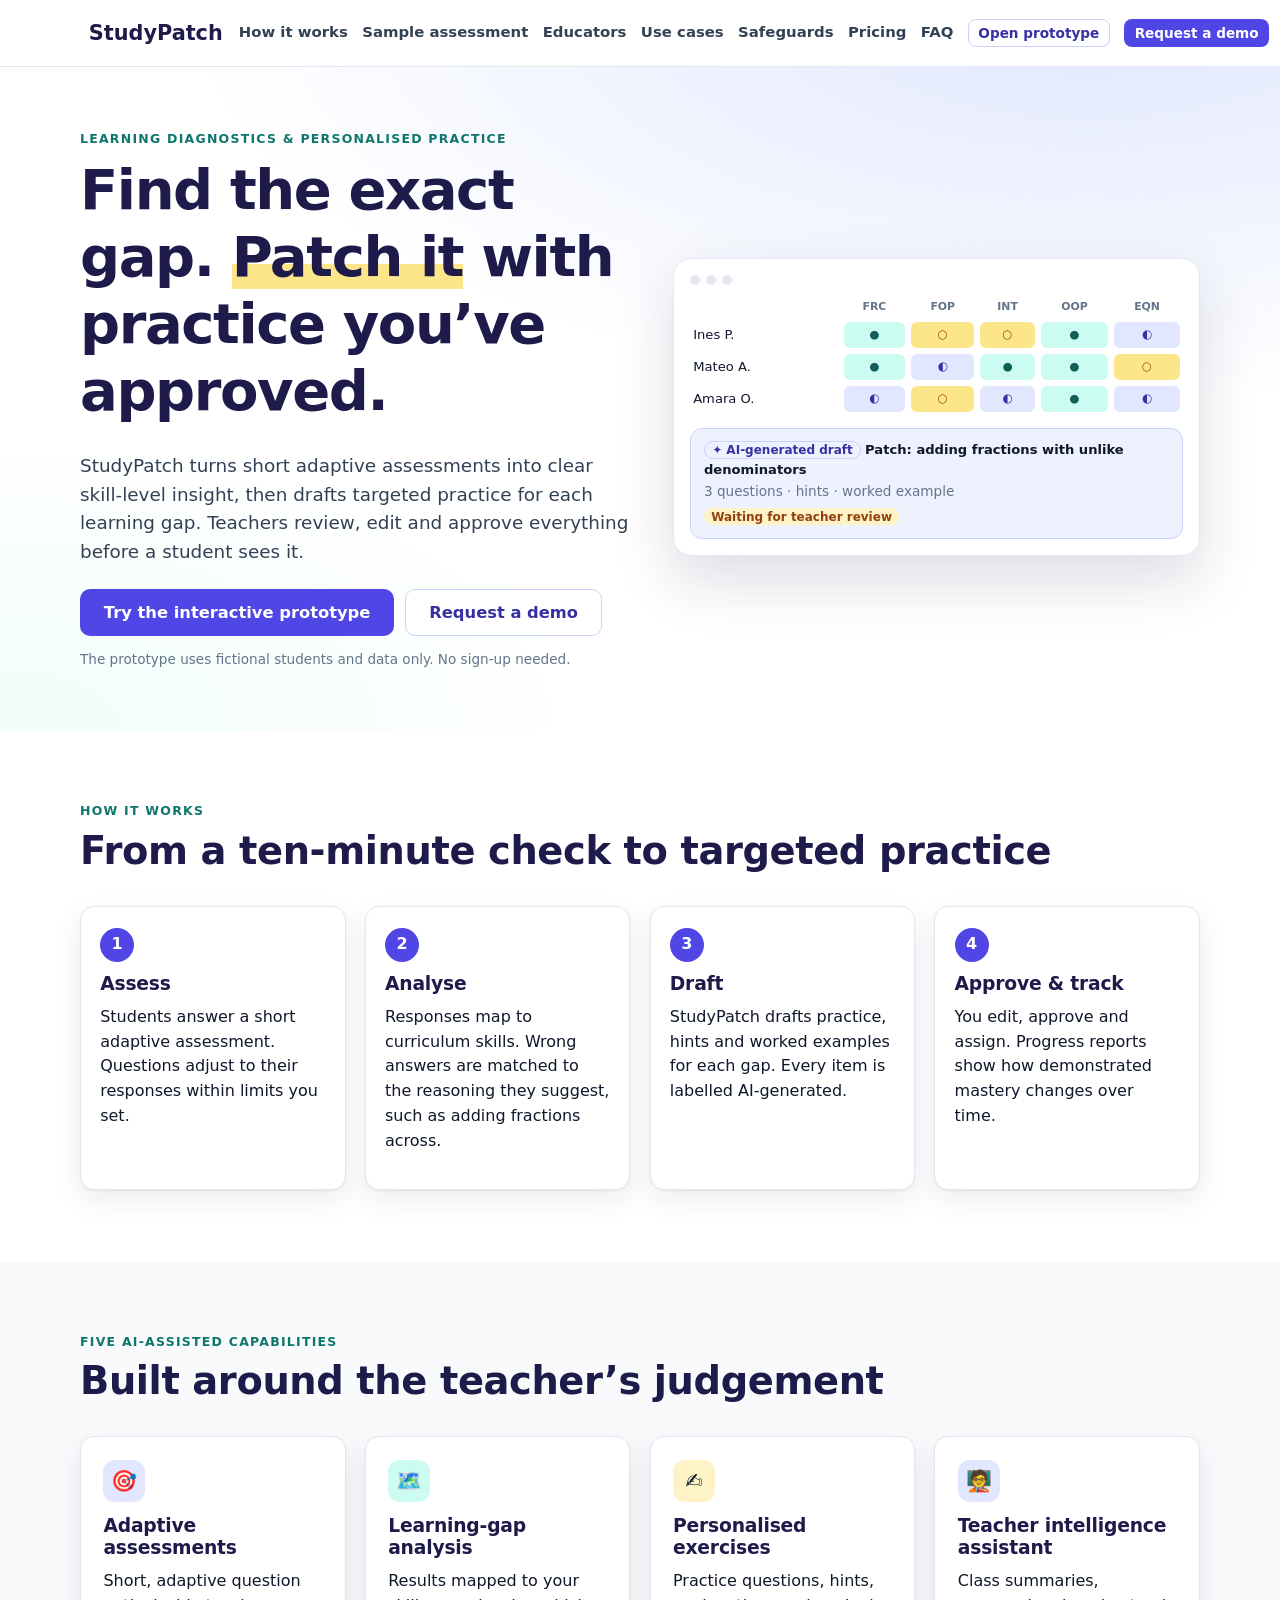
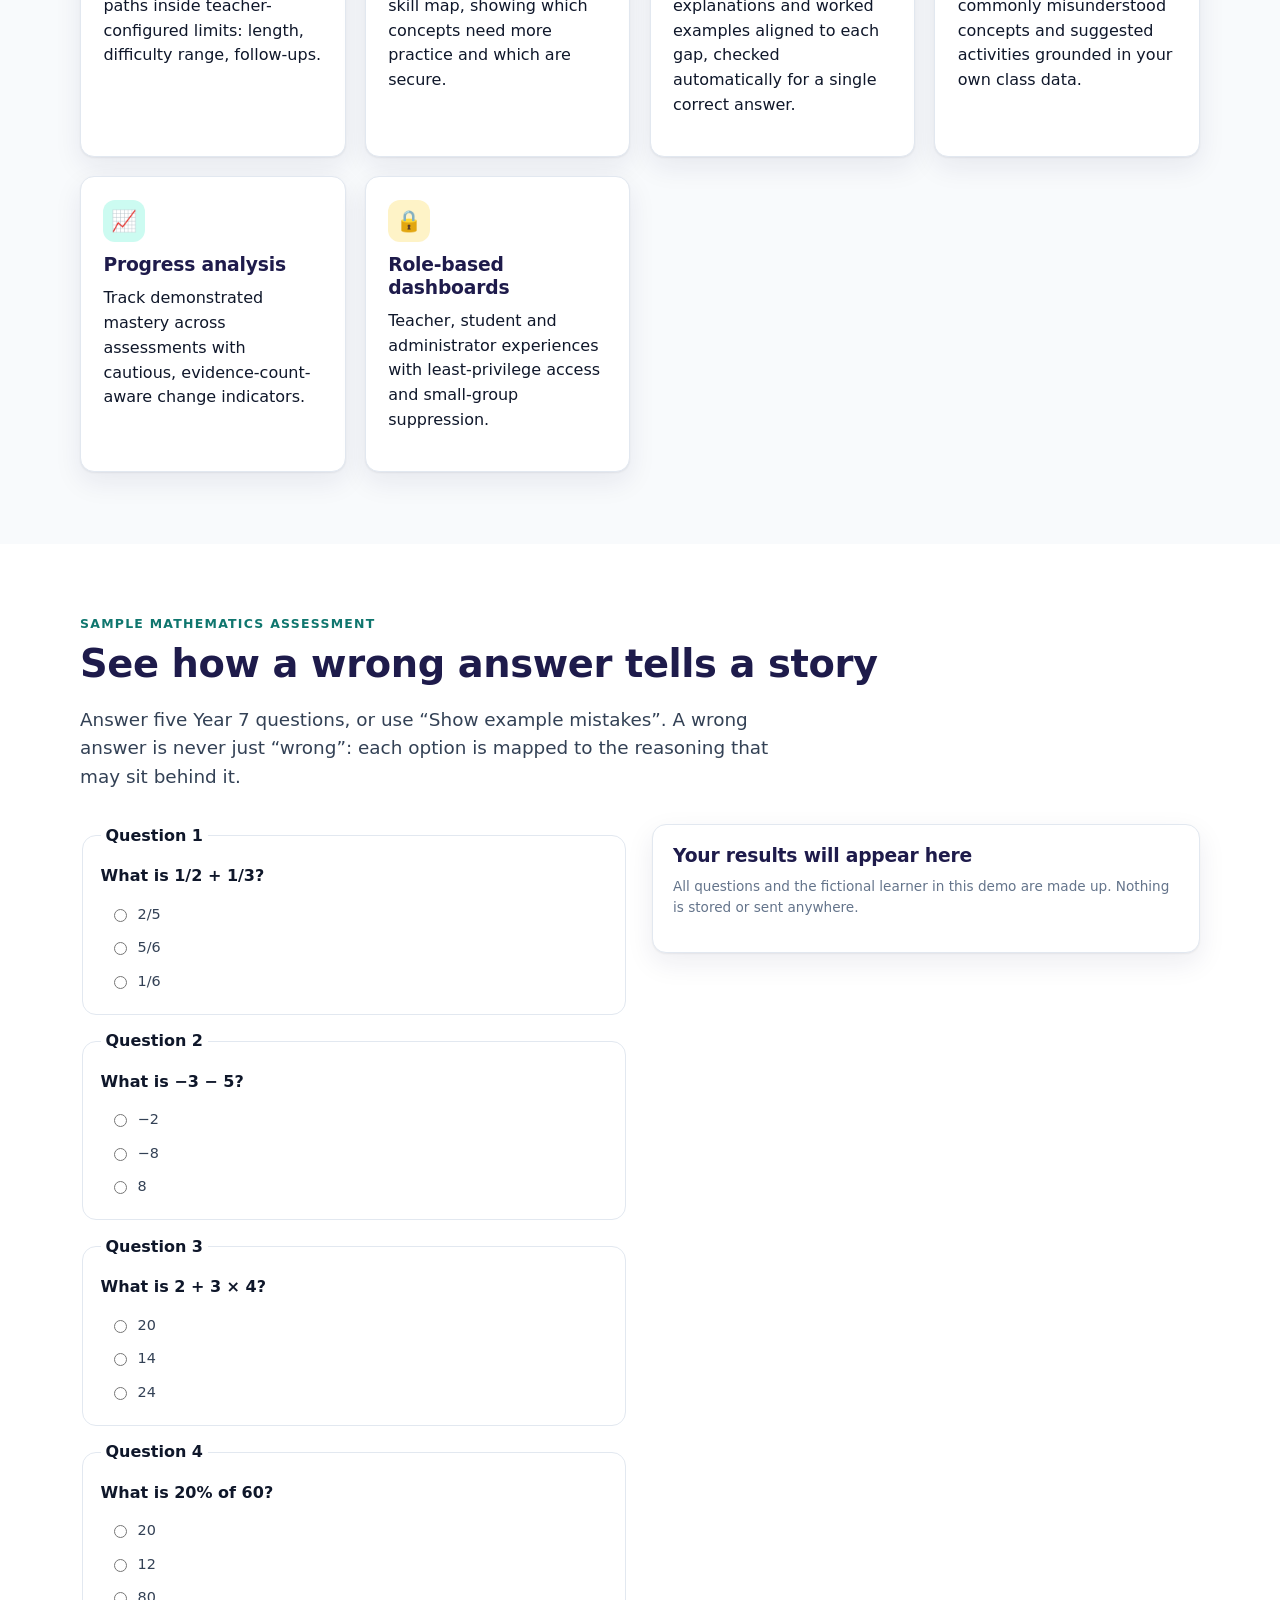
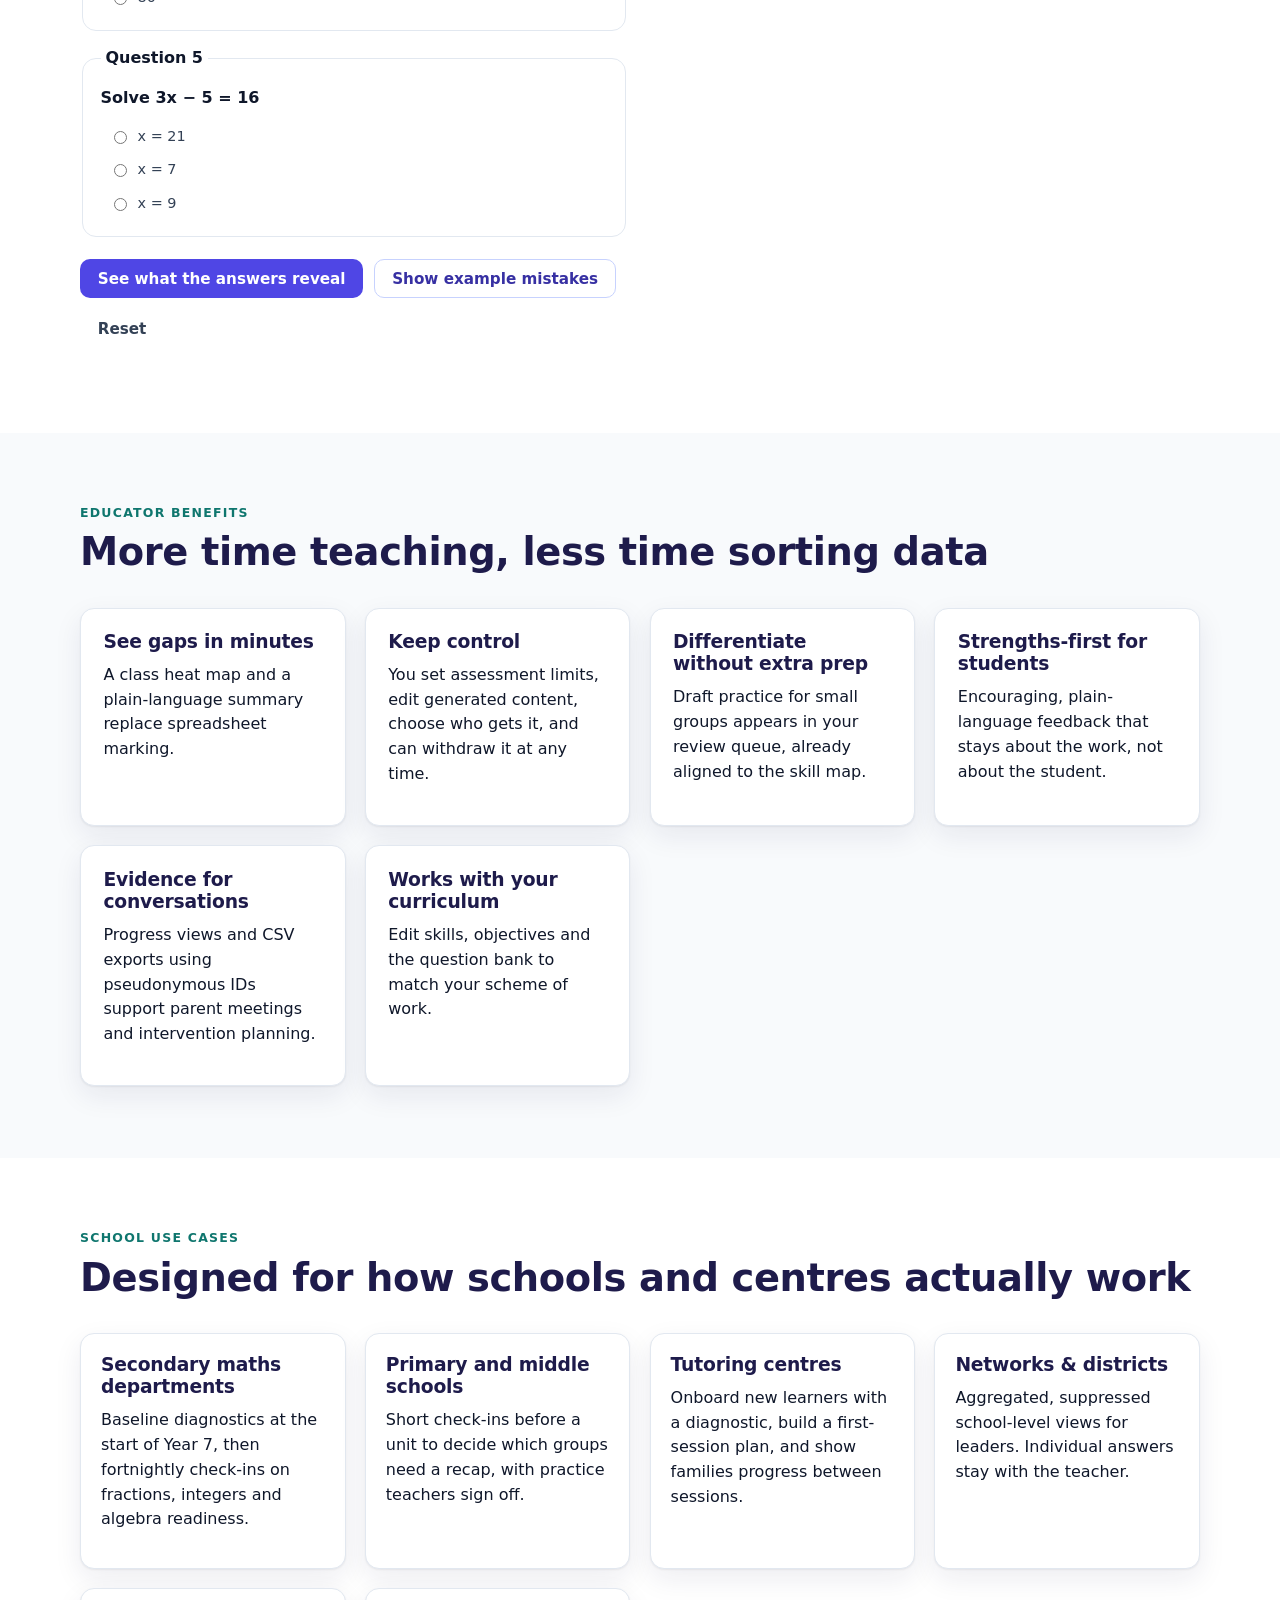
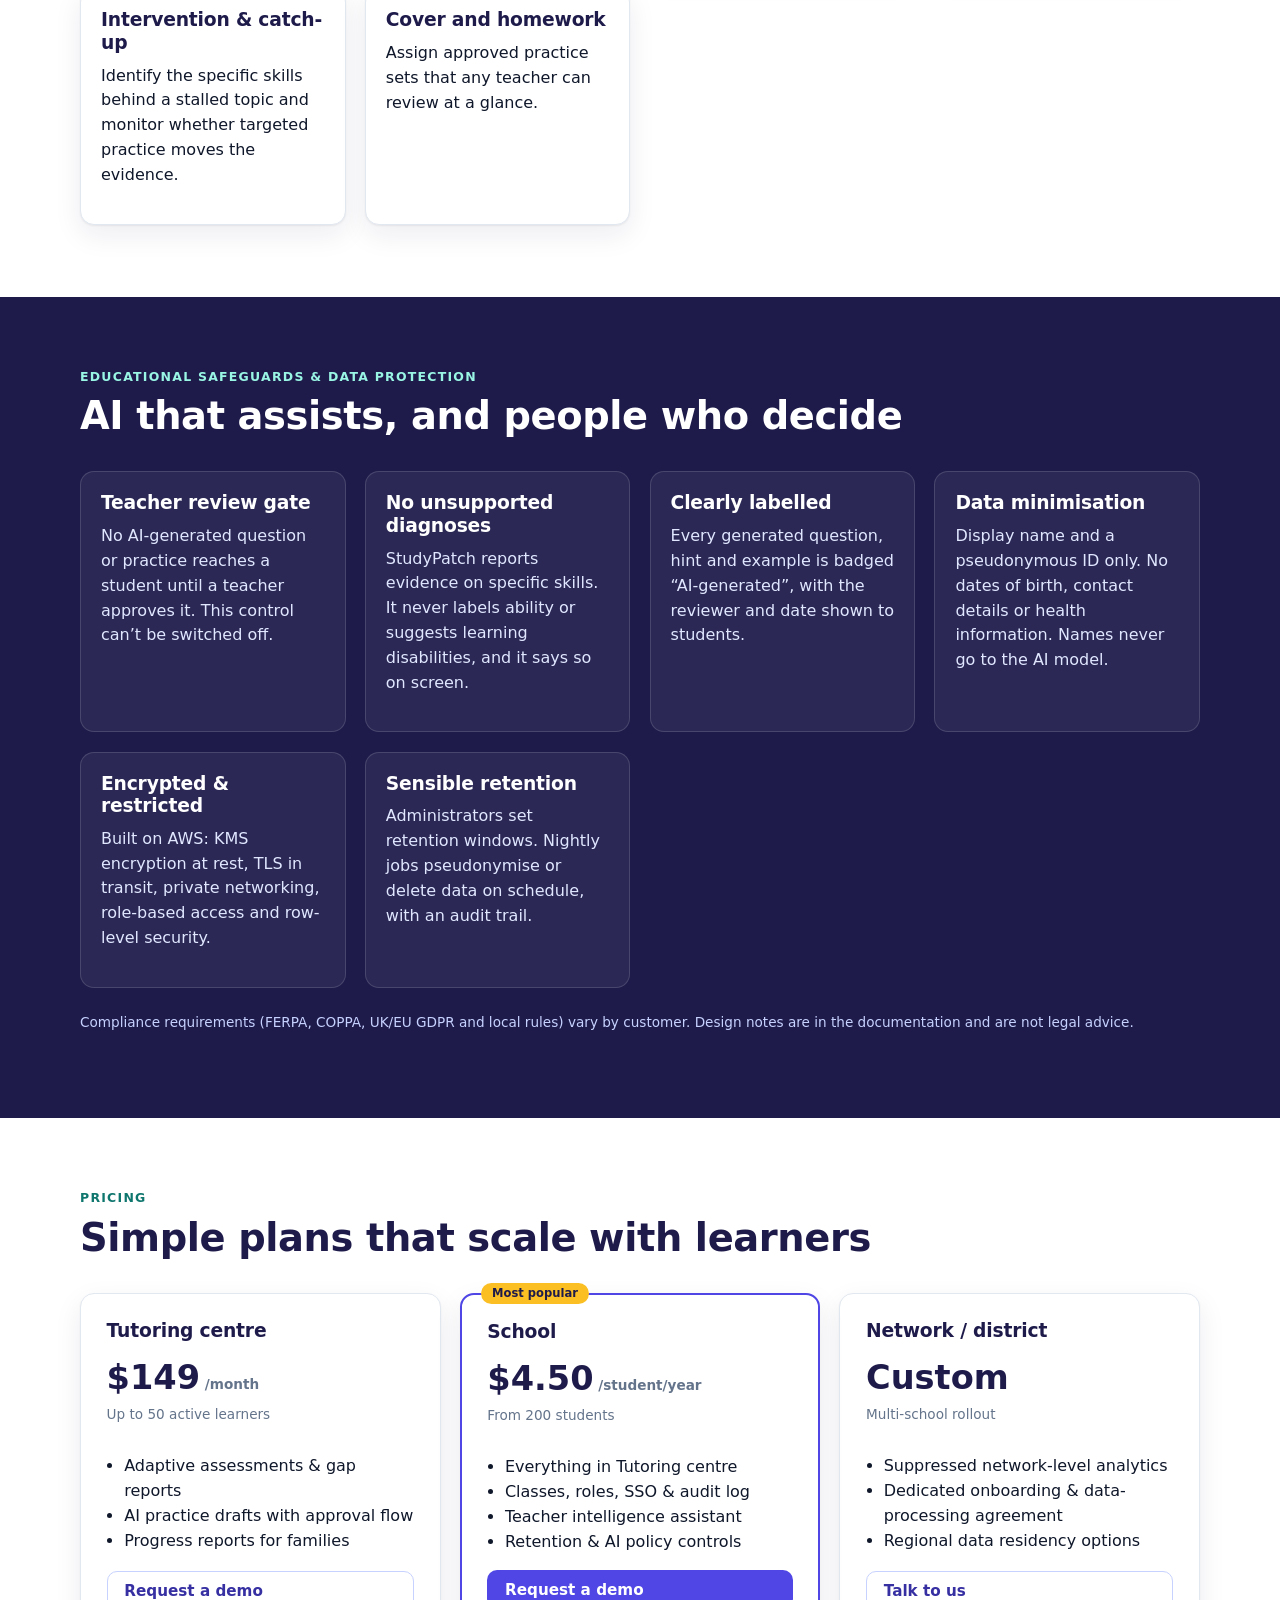
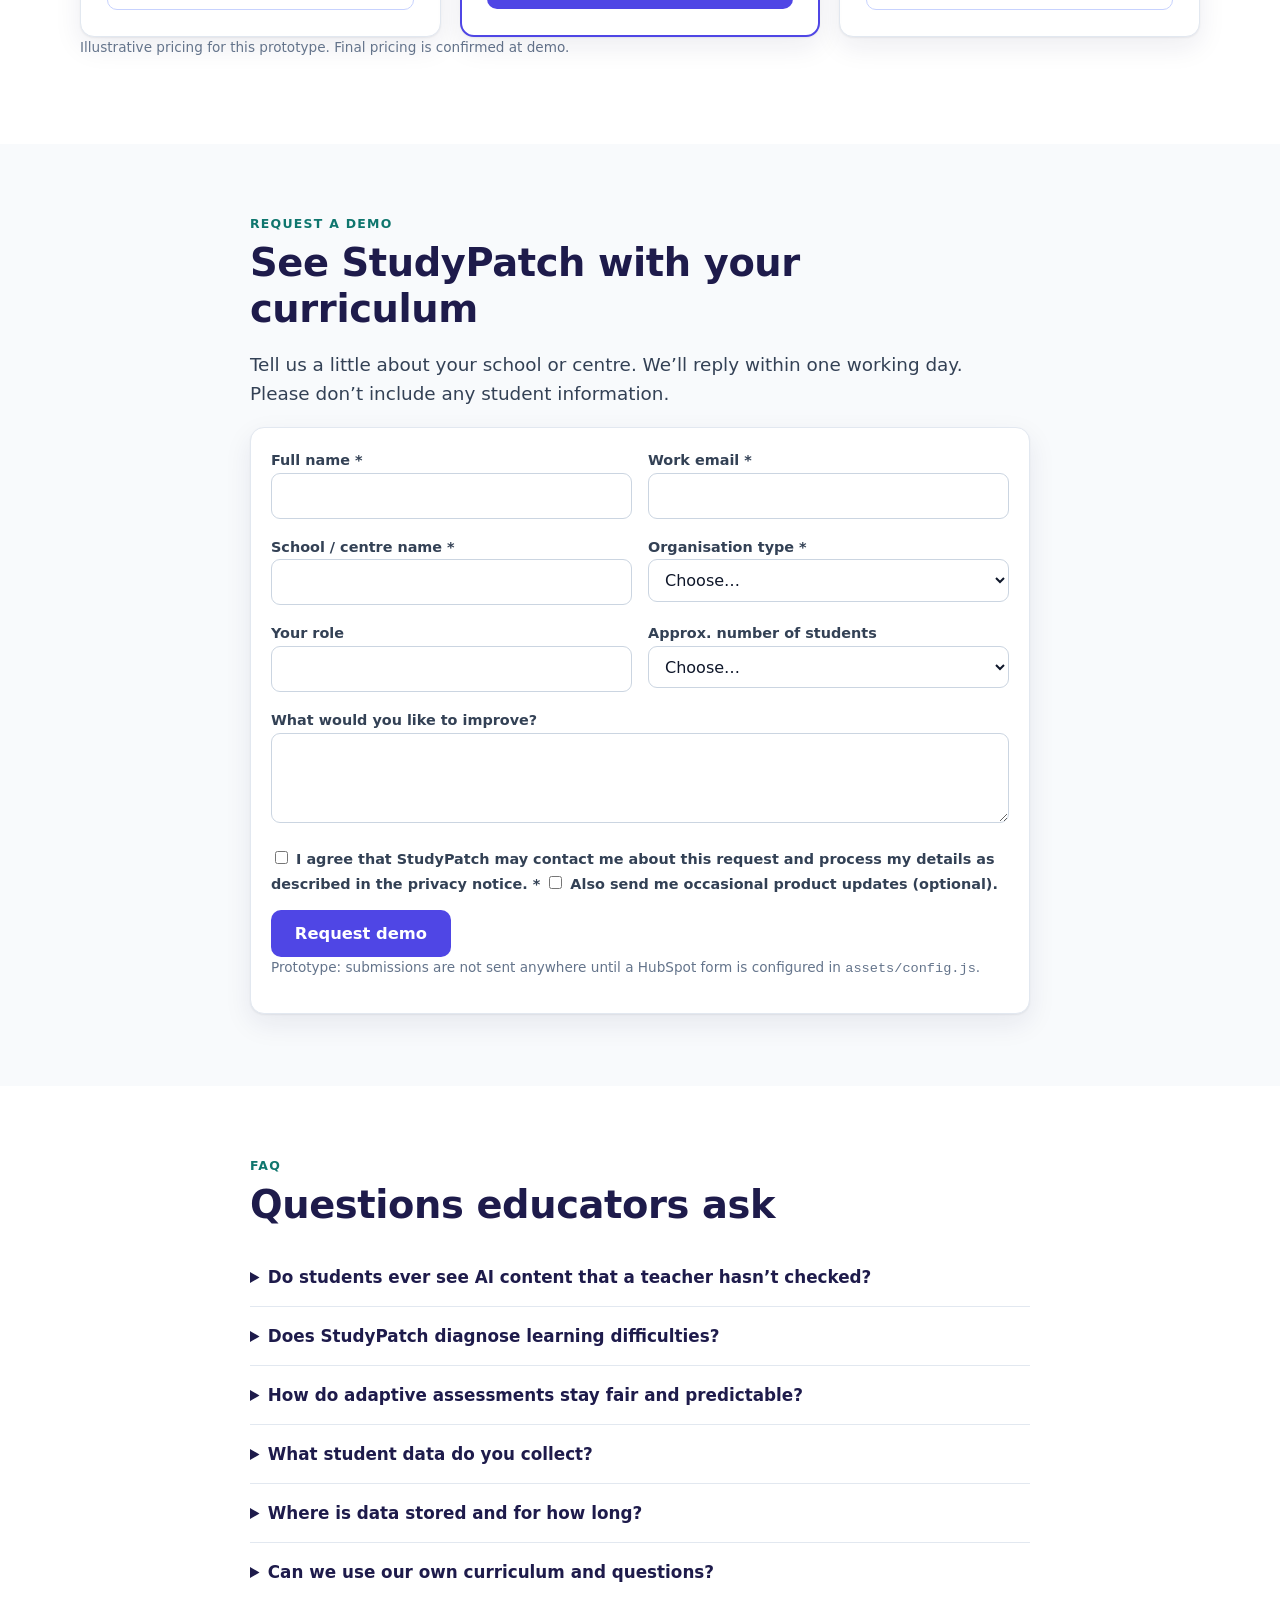
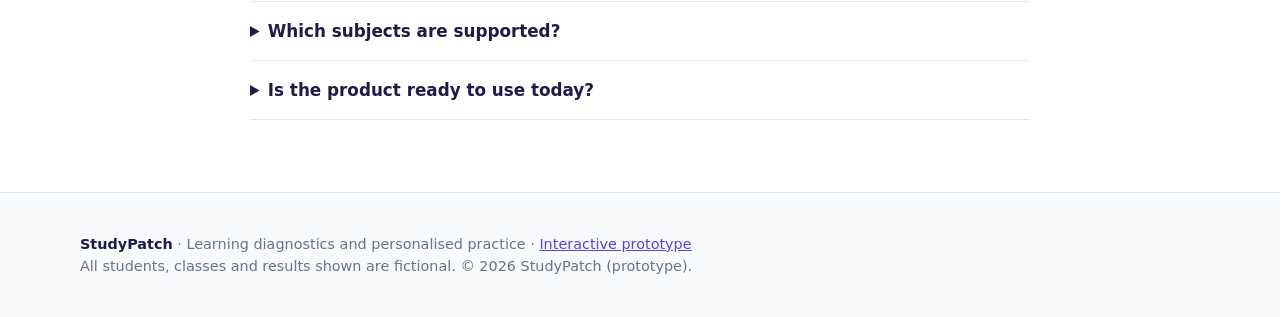
==== index.html @ af18fa33 "Initial commit: StudyPatch website, interactive prototype, AWS/HubSpot design docs Co-Authored-By: C" ====
<!doctype html>
<html lang="en">
<head>
<meta charset="utf-8">
<meta name="viewport" content="width=device-width,initial-scale=1">
<title>StudyPatch: find the learning gap, patch it with practice</title>
<meta name="description" content="StudyPatch helps schools and tutoring centres find specific learning gaps with short adaptive assessments, then generate targeted practice that teachers review and approve.">
<link rel="icon" href="data:image/svg+xml,%3Csvg xmlns='http://www.w3.org/2000/svg' viewBox='0 0 32 32'%3E%3Crect width='32' height='32' rx='9' fill='%234f46e5'/%3E%3Cpath d='M9 17.5l4.5 4.5L23 11' fill='none' stroke='%23fbbf24' stroke-width='3.2' stroke-linecap='round' stroke-linejoin='round'/%3E%3C/svg%3E">
<link rel="stylesheet" href="assets/base.css">
<link rel="stylesheet" href="assets/site.css">
</head>
<body>
<a class="skip" href="#main">Skip to content</a>
<header class="nav"><div class="wrap">
  <a class="brand" href="#top"><svg width="32" height="32" viewBox="0 0 32 32" aria-hidden="true"><rect width="32" height="32" rx="9" fill="#4f46e5"/><path d="M9 17.5l4.5 4.5L23 11" fill="none" stroke="#fbbf24" stroke-width="3.2" stroke-linecap="round" stroke-linejoin="round"/></svg>StudyPatch</a>
  <button class="btn btn-ghost menu-btn" id="menuBtn" aria-expanded="false" aria-controls="mainnav">Menu</button>
  <nav id="mainnav" aria-label="Main">
    <a href="#how">How it works</a><a href="#demo">Sample assessment</a><a href="#educators">Educators</a><a href="#usecases">Use cases</a><a href="#trust">Safeguards</a><a href="#pricing">Pricing</a><a href="#faq">FAQ</a>
    <a class="btn btn-secondary btn-sm" href="app/index.html">Open prototype</a><a class="btn btn-primary btn-sm" href="#request">Request a demo</a>
  </nav>
</div></header>

<main id="main">
<section class="hero" id="top"><div class="wrap">
  <div>
    <div class="eyebrow">Learning diagnostics &amp; personalised practice</div>
    <h1>Find the exact gap. <mark>Patch it</mark> with practice you’ve approved.</h1>
    <p class="lead">StudyPatch turns short adaptive assessments into clear skill-level insight, then drafts targeted practice for each learning gap. Teachers review, edit and approve everything before a student sees it.</p>
    <div class="cta"><a class="btn btn-primary btn-lg" href="app/index.html">Try the interactive prototype</a><a class="btn btn-secondary btn-lg" href="#request">Request a demo</a></div>
    <p class="note">The prototype uses fictional students and data only. No sign-up needed.</p>
  </div>
  <div class="mock" aria-label="Illustration of the class heat map and an AI-generated practice draft">
    <div class="bar"><i></i><i></i><i></i></div>
    <table><thead><tr><th></th><th>FRC</th><th>FOP</th><th>INT</th><th>OOP</th><th>EQN</th></tr></thead><tbody>
      <tr><td>Ines P.</td><td><span class="s1">●</span></td><td><span class="s3">○</span></td><td><span class="s3">○</span></td><td><span class="s1">●</span></td><td><span class="s2">◐</span></td></tr>
      <tr><td>Mateo A.</td><td><span class="s1">●</span></td><td><span class="s2">◐</span></td><td><span class="s1">●</span></td><td><span class="s1">●</span></td><td><span class="s3">○</span></td></tr>
      <tr><td>Amara O.</td><td><span class="s2">◐</span></td><td><span class="s3">○</span></td><td><span class="s2">◐</span></td><td><span class="s1">●</span></td><td><span class="s2">◐</span></td></tr>
    </tbody></table>
    <div class="gen"><span class="badge badge-ai">✦ AI-generated draft</span> <strong>Patch: adding fractions with unlike denominators</strong><br><span class="hint">3 questions · hints · worked example</span><br><span class="badge badge-warn" style="margin-top:.4rem">Waiting for teacher review</span></div>
  </div>
</div></section>

<section id="how"><div class="wrap">
  <div class="eyebrow">How it works</div><h2 class="big">From a ten-minute check to targeted practice</h2>
  <div class="steps">
    <div class="card step"><h3>Assess</h3><p>Students answer a short adaptive assessment. Questions adjust to their responses within limits you set.</p></div>
    <div class="card step"><h3>Analyse</h3><p>Responses map to curriculum skills. Wrong answers are matched to the reasoning they suggest, such as adding fractions across.</p></div>
    <div class="card step"><h3>Draft</h3><p>StudyPatch drafts practice, hints and worked examples for each gap. Every item is labelled AI-generated.</p></div>
    <div class="card step"><h3>Approve &amp; track</h3><p>You edit, approve and assign. Progress reports show how demonstrated mastery changes over time.</p></div>
  </div>
</div></section>

<section class="alt" id="features"><div class="wrap">
  <div class="eyebrow">Five AI-assisted capabilities</div><h2 class="big">Built around the teacher’s judgement</h2>
  <div class="grid3">
    <div class="card feat"><div class="ic i">🎯</div><h3>Adaptive assessments</h3><p>Short, adaptive question paths inside teacher-configured limits: length, difficulty range, follow-ups.</p></div>
    <div class="card feat"><div class="ic t">🗺️</div><h3>Learning-gap analysis</h3><p>Results mapped to your skill map, showing which concepts need more practice and which are secure.</p></div>
    <div class="card feat"><div class="ic y">✍️</div><h3>Personalised exercises</h3><p>Practice questions, hints, explanations and worked examples aligned to each gap, checked automatically for a single correct answer.</p></div>
    <div class="card feat"><div class="ic i">🧑‍🏫</div><h3>Teacher intelligence assistant</h3><p>Class summaries, commonly misunderstood concepts and suggested activities grounded in your own class data.</p></div>
    <div class="card feat"><div class="ic t">📈</div><h3>Progress analysis</h3><p>Track demonstrated mastery across assessments with cautious, evidence-count-aware change indicators.</p></div>
    <div class="card feat"><div class="ic y">🔒</div><h3>Role-based dashboards</h3><p>Teacher, student and administrator experiences with least-privilege access and small-group suppression.</p></div>
  </div>
</div></section>

<section id="demo"><div class="wrap">
  <div class="eyebrow">Sample mathematics assessment</div><h2 class="big">See how a wrong answer tells a story</h2>
  <p class="lead">Answer five Year 7 questions, or use “Show example mistakes”. A wrong answer is never just “wrong”: each option is mapped to the reasoning that may sit behind it.</p>
  <div class="demo">
    <form id="sample" novalidate><div id="sampleQs"></div>
      <div class="cta"><button class="btn btn-primary" type="submit">See what the answers reveal</button><button class="btn btn-secondary" type="button" id="fillMistakes">Show example mistakes</button><button class="btn btn-ghost" type="button" id="resetSample">Reset</button></div></form>
    <aside class="panel" aria-live="polite"><div id="sampleOut" class="card"><h3>Your results will appear here</h3><p class="hint">All questions and the fictional learner in this demo are made up. Nothing is stored or sent anywhere.</p></div></aside>
  </div>
</div></section>

<section class="alt" id="educators"><div class="wrap">
  <div class="eyebrow">Educator benefits</div><h2 class="big">More time teaching, less time sorting data</h2>
  <div class="grid3">
    <div class="card feat"><h3>See gaps in minutes</h3><p>A class heat map and a plain-language summary replace spreadsheet marking.</p></div>
    <div class="card feat"><h3>Keep control</h3><p>You set assessment limits, edit generated content, choose who gets it, and can withdraw it at any time.</p></div>
    <div class="card feat"><h3>Differentiate without extra prep</h3><p>Draft practice for small groups appears in your review queue, already aligned to the skill map.</p></div>
    <div class="card feat"><h3>Strengths-first for students</h3><p>Encouraging, plain-language feedback that stays about the work, not about the student.</p></div>
    <div class="card feat"><h3>Evidence for conversations</h3><p>Progress views and CSV exports using pseudonymous IDs support parent meetings and intervention planning.</p></div>
    <div class="card feat"><h3>Works with your curriculum</h3><p>Edit skills, objectives and the question bank to match your scheme of work.</p></div>
  </div>
</div></section>

<section id="usecases"><div class="wrap">
  <div class="eyebrow">School use cases</div><h2 class="big">Designed for how schools and centres actually work</h2>
  <div class="uses">
    <div class="card"><h3>Secondary maths departments</h3><p>Baseline diagnostics at the start of Year 7, then fortnightly check-ins on fractions, integers and algebra readiness.</p></div>
    <div class="card"><h3>Primary and middle schools</h3><p>Short check-ins before a unit to decide which groups need a recap, with practice teachers sign off.</p></div>
    <div class="card"><h3>Tutoring centres</h3><p>Onboard new learners with a diagnostic, build a first-session plan, and show families progress between sessions.</p></div>
    <div class="card"><h3>Networks &amp; districts</h3><p>Aggregated, suppressed school-level views for leaders. Individual answers stay with the teacher.</p></div>
    <div class="card"><h3>Intervention &amp; catch-up</h3><p>Identify the specific skills behind a stalled topic and monitor whether targeted practice moves the evidence.</p></div>
    <div class="card"><h3>Cover and homework</h3><p>Assign approved practice sets that any teacher can review at a glance.</p></div>
  </div>
</div></section>

<section class="trust" id="trust"><div class="wrap">
  <div class="eyebrow">Educational safeguards &amp; data protection</div><h2 class="big">AI that assists, and people who decide</h2>
  <div class="grid3">
    <div class="card"><h3>Teacher review gate</h3><p>No AI-generated question or practice reaches a student until a teacher approves it. This control can’t be switched off.</p></div>
    <div class="card"><h3>No unsupported diagnoses</h3><p>StudyPatch reports evidence on specific skills. It never labels ability or suggests learning disabilities, and it says so on screen.</p></div>
    <div class="card"><h3>Clearly labelled</h3><p>Every generated question, hint and example is badged “AI-generated”, with the reviewer and date shown to students.</p></div>
    <div class="card"><h3>Data minimisation</h3><p>Display name and a pseudonymous ID only. No dates of birth, contact details or health information. Names never go to the AI model.</p></div>
    <div class="card"><h3>Encrypted &amp; restricted</h3><p>Built on AWS: KMS encryption at rest, TLS in transit, private networking, role-based access and row-level security.</p></div>
    <div class="card"><h3>Sensible retention</h3><p>Administrators set retention windows. Nightly jobs pseudonymise or delete data on schedule, with an audit trail.</p></div>
  </div>
  <p class="note" style="color:#c7d2fe;margin-top:1.5rem">Compliance requirements (FERPA, COPPA, UK/EU GDPR and local rules) vary by customer. Design notes are in the documentation and are not legal advice.</p>
</div></section>

<section id="pricing"><div class="wrap">
  <div class="eyebrow">Pricing</div><h2 class="big">Simple plans that scale with learners</h2>
  <div class="pricing">
    <div class="card price"><h3>Tutoring centre</h3><div class="amt">$149<span class="hint"> /month</span></div><p class="hint">Up to 50 active learners</p><ul><li>Adaptive assessments &amp; gap reports</li><li>AI practice drafts with approval flow</li><li>Progress reports for families</li></ul><a class="btn btn-secondary" href="#request">Request a demo</a></div>
    <div class="card price pop"><span class="pop-tag">Most popular</span><h3>School</h3><div class="amt">$4.50<span class="hint"> /student/year</span></div><p class="hint">From 200 students</p><ul><li>Everything in Tutoring centre</li><li>Classes, roles, SSO &amp; audit log</li><li>Teacher intelligence assistant</li><li>Retention &amp; AI policy controls</li></ul><a class="btn btn-primary" href="#request">Request a demo</a></div>
    <div class="card price"><h3>Network / district</h3><div class="amt">Custom</div><p class="hint">Multi-school rollout</p><ul><li>Suppressed network-level analytics</li><li>Dedicated onboarding &amp; data-processing agreement</li><li>Regional data residency options</li></ul><a class="btn btn-secondary" href="#request">Talk to us</a></div>
  </div>
  <p class="note">Illustrative pricing for this prototype. Final pricing is confirmed at demo.</p>
</div></section>

<section class="alt" id="request"><div class="wrap" style="max-width:820px">
  <div class="eyebrow">Request a demo</div><h2 class="big">See StudyPatch with your curriculum</h2>
  <p class="lead">Tell us a little about your school or centre. We’ll reply within one working day. Please don’t include any student information.</p>
  <form class="card" id="demoForm" novalidate>
    <div class="form-grid">
      <div><label for="f_name">Full name *</label><input id="f_name" name="name" type="text" autocomplete="name" required></div>
      <div><label for="f_email">Work email *</label><input id="f_email" name="email" type="email" autocomplete="email" required></div>
      <div><label for="f_org">School / centre name *</label><input id="f_org" name="org" type="text" autocomplete="organization" required></div>
      <div><label for="f_type">Organisation type *</label><select id="f_type" name="type" required><option value="">Choose…</option><option>Primary / elementary school</option><option>Secondary / high school</option><option>Tutoring centre</option><option>Network / district</option><option>Other</option></select></div>
      <div><label for="f_role">Your role</label><input id="f_role" name="role" type="text" autocomplete="organization-title"></div>
      <div><label for="f_size">Approx. number of students</label><select id="f_size" name="size"><option value="">Choose…</option><option>Under 50</option><option>50–200</option><option>200–1,000</option><option>1,000+</option></select></div>
      <div class="full"><label for="f_msg">What would you like to improve?</label><textarea id="f_msg" name="message" maxlength="600"></textarea></div>
      <div class="full hp" aria-hidden="true"><label>Leave blank <input name="website" tabindex="-1" autocomplete="off"></label></div>
      <div class="full"><label class="check"><input type="checkbox" name="consent" required style="margin-top:.3em"> <span>I agree that StudyPatch may contact me about this request and process my details as described in the privacy notice. *</span></label>
      <label class="check"><input type="checkbox" name="marketing" style="margin-top:.3em"> <span>Also send me occasional product updates (optional).</span></label></div>
    </div>
    <p class="err" id="formErr" role="alert"></p>
    <button class="btn btn-primary btn-lg" type="submit">Request demo</button>
    <p class="note">Prototype: submissions are not sent anywhere until a HubSpot form is configured in <code>assets/config.js</code>.</p>
  </form>
  <div class="ok-msg" id="formOk" hidden role="status"><strong>Thank you!</strong> Your request has been recorded. Next step: a member of our team will contact you to arrange a walkthrough.</div>
</div></section>

<section id="faq"><div class="wrap" style="max-width:820px">
  <div class="eyebrow">FAQ</div><h2 class="big">Questions educators ask</h2>
  <details class="faq"><summary>Do students ever see AI content that a teacher hasn’t checked?</summary><p>No. Generated questions and practice start as drafts. Only content a teacher approves can be assigned, and it carries an AI-generated label.</p></details>
  <details class="faq"><summary>Does StudyPatch diagnose learning difficulties?</summary><p>No. It reports evidence about specific skills from specific questions. It doesn’t make claims about ability, intelligence or learning disabilities. Concerns should go through your school’s usual specialist processes.</p></details>
  <details class="faq"><summary>How do adaptive assessments stay fair and predictable?</summary><p>Teachers set the minimum and maximum number of questions, the difficulty range, the starting level and whether follow-up questions are allowed. Only approved questions are used, and you can preview example paths before assigning.</p></details>
  <details class="faq"><summary>What student data do you collect?</summary><p>A display name, a pseudonymous ID, class membership, and responses to assessments and practice. We don’t collect dates of birth, contact details or health information, and names are never sent to the AI model.</p></details>
  <details class="faq"><summary>Where is data stored and for how long?</summary><p>Structured data lives in encrypted PostgreSQL on AWS in your chosen region; educational resources in encrypted S3. Administrators set retention windows and nightly jobs apply them.</p></details>
  <details class="faq"><summary>Can we use our own curriculum and questions?</summary><p>Yes. Edit skills and objectives, write your own questions with misconception tags, or approve AI drafts into the bank.</p></details>
  <details class="faq"><summary>Which subjects are supported?</summary><p>The prototype demonstrates mathematics. The skill-map and misconception model is subject-agnostic and can extend to other subjects.</p></details>
  <details class="faq"><summary>Is the product ready to use today?</summary><p>This website accompanies an interactive prototype built with fictional data. The architecture and rollout plan describe the production path.</p></details>
</div></section>
</main>

<footer><div class="wrap"><strong style="color:var(--indigo-950)">StudyPatch</strong> · Learning diagnostics and personalised practice · <a href="app/index.html">Interactive prototype</a><br>All students, classes and results shown are fictional. © 2026 StudyPatch (prototype).</div></footer>

<script src="assets/config.js"></script>
<script src="assets/site.js"></script>
</body>
</html>
---- assets/base.css ----
/* StudyPatch shared design tokens + primitives */
:root{
  --indigo-950:#1e1b4b;--indigo-800:#3730a3;--indigo-600:#4f46e5;--indigo-500:#6366f1;--indigo-200:#c7d2fe;--indigo-100:#e0e7ff;--indigo-50:#eef2ff;
  --teal-800:#115e59;--teal-700:#0f766e;--teal-600:#0d9488;--teal-200:#99f6e4;--teal-100:#ccfbf1;--teal-50:#f0fdfa;
  --sun-500:#f59e0b;--sun-400:#fbbf24;--sun-200:#fde68a;--sun-100:#fef3c7;--sun-50:#fffbeb;--sun-800:#92400e;
  --ink:#0f172a;--ink-2:#334155;--muted:#64748b;--line:#e2e8f0;--bg:#fff;--soft:#f8fafc;
  --radius:14px;--radius-sm:9px;
  --shadow:0 1px 2px rgba(15,23,42,.06),0 10px 28px rgba(30,27,75,.08);
  --font:ui-sans-serif,system-ui,-apple-system,"Segoe UI",Roboto,"Helvetica Neue",Arial,sans-serif;
}
*{box-sizing:border-box}
html{-webkit-text-size-adjust:100%}
body{margin:0;background:var(--bg);color:var(--ink);font:16px/1.55 var(--font)}
h1,h2,h3,h4{line-height:1.2;margin:0 0 .5em;color:var(--indigo-950);letter-spacing:-.01em}
p{margin:0 0 1em}
a{color:var(--indigo-600)}
img,svg{max-width:100%}
:focus-visible{outline:3px solid var(--indigo-500);outline-offset:2px;border-radius:4px}
.sr-only{position:absolute;width:1px;height:1px;overflow:hidden;clip:rect(0 0 0 0);white-space:nowrap}

.btn{display:inline-flex;align-items:center;gap:.45em;padding:.62em 1.1em;border-radius:10px;border:1px solid transparent;font:600 .95rem var(--font);cursor:pointer;text-decoration:none;transition:background .15s,transform .05s,box-shadow .15s}
.btn:active{transform:translateY(1px)}
.btn-primary{background:var(--indigo-600);color:#fff}
.btn-primary:hover{background:var(--indigo-800)}
.btn-secondary{background:#fff;color:var(--indigo-800);border-color:var(--indigo-200)}
.btn-secondary:hover{background:var(--indigo-50)}
.btn-accent{background:var(--sun-400);color:var(--indigo-950)}
.btn-accent:hover{background:var(--sun-500)}
.btn-ghost{background:transparent;color:var(--ink-2)}
.btn-ghost:hover{background:var(--soft)}
.btn-danger{background:#fff;color:#9f1239;border-color:#fecdd3}
.btn-danger:hover{background:#fff1f2}
.btn-sm{padding:.35em .7em;font-size:.85rem;border-radius:8px}
.btn[disabled]{opacity:.5;cursor:not-allowed}

.badge{display:inline-flex;align-items:center;gap:.3em;padding:.12em .6em;border-radius:999px;font:600 .75rem var(--font);white-space:nowrap}
.badge-ai{background:var(--indigo-50);color:var(--indigo-800);border:1px solid var(--indigo-200)}
.badge-ok{background:var(--teal-100);color:var(--teal-800)}
.badge-warn{background:var(--sun-100);color:var(--sun-800)}
.badge-muted{background:#f1f5f9;color:var(--ink-2)}
.badge-indigo{background:var(--indigo-100);color:var(--indigo-800)}

.card{background:#fff;border:1px solid var(--line);border-radius:var(--radius);padding:1.25rem;box-shadow:var(--shadow)}
label{font-weight:600;font-size:.9rem;color:var(--ink-2)}
input[type=text],input[type=email],input[type=number],input[type=search],select,textarea{width:100%;padding:.6em .75em;border:1px solid #cbd5e1;border-radius:9px;font:inherit;background:#fff;color:var(--ink)}
input:focus,select:focus,textarea:focus{outline:3px solid var(--indigo-200);border-color:var(--indigo-500)}
textarea{min-height:90px;resize:vertical}
.hint{color:var(--muted);font-size:.85rem}
.err{color:#9f1239;font-size:.85rem}
---- assets/site.css ----
/* Public website */
.wrap{max-width:1160px;margin:0 auto;padding:0 1.25rem}
.skip{position:absolute;left:-999px;top:0;background:var(--indigo-600);color:#fff;padding:.6em 1em;z-index:200}.skip:focus{left:8px;top:8px}
header.nav{position:sticky;top:0;background:rgba(255,255,255,.94);backdrop-filter:blur(8px);border-bottom:1px solid var(--line);z-index:50}
.nav .wrap{display:flex;align-items:center;justify-content:space-between;gap:1rem;height:66px}
.brand{display:flex;align-items:center;gap:.55rem;font:800 1.3rem var(--font);color:var(--indigo-950);text-decoration:none}
.nav nav{display:flex;gap:.9rem;align-items:center;white-space:nowrap}
.nav nav a:not(.btn){color:var(--ink-2);text-decoration:none;font-weight:600;font-size:.93rem}.nav nav a:not(.btn):hover{color:var(--indigo-600)}
.menu-btn{display:none}
section{padding:4.5rem 0}
.alt{background:var(--soft)}
.eyebrow{font:700 .78rem var(--font);letter-spacing:.1em;text-transform:uppercase;color:var(--teal-700);margin-bottom:.6rem}
h2.big{font-size:clamp(1.7rem,3.2vw,2.4rem)}
.lead{font-size:1.15rem;color:var(--ink-2);max-width:62ch}
.hero{padding:4rem 0 3rem;background:radial-gradient(900px 400px at 85% -10%,var(--indigo-100),transparent),radial-gradient(600px 300px at 0% 100%,var(--teal-50),transparent)}
.hero .wrap{display:grid;grid-template-columns:1.05fr 1fr;gap:2.5rem;align-items:center}
.hero h1{font-size:clamp(2.2rem,5vw,3.5rem);letter-spacing:-.025em}
.hero h1 mark{background:linear-gradient(transparent 62%,var(--sun-200) 62%);color:inherit}
.cta{display:flex;gap:.7rem;flex-wrap:wrap;margin:1.4rem 0 .8rem}
.btn-lg{padding:.8em 1.4em;font-size:1.02rem}
.note{font-size:.85rem;color:var(--muted)}
.mock{background:#fff;border:1px solid var(--line);border-radius:18px;box-shadow:0 24px 60px rgba(30,27,75,.15);padding:1rem;font-size:.82rem}
.mock .bar{display:flex;gap:6px;margin-bottom:.7rem}.mock .bar i{width:10px;height:10px;border-radius:50%;background:#e2e8f0}
.mock table{width:100%;border-collapse:collapse}.mock th{font-size:.68rem;color:var(--muted);text-align:center;padding:.2rem}.mock td{padding:3px}
.mock td span{display:block;border-radius:6px;text-align:center;padding:.25rem 0;font-weight:700;font-size:.72rem}
.s1{background:var(--teal-100);color:var(--teal-800)}.s2{background:var(--indigo-100);color:var(--indigo-800)}.s3{background:var(--sun-200);color:var(--sun-800)}
.mock .gen{margin-top:.8rem;background:var(--indigo-50);border:1px solid var(--indigo-200);border-radius:12px;padding:.7rem .8rem}
.grid3{display:grid;grid-template-columns:repeat(auto-fit,minmax(260px,1fr));gap:1.2rem;margin-top:2rem}
.feat{padding:1.4rem}.feat .ic{width:42px;height:42px;border-radius:12px;display:grid;place-items:center;font-size:1.3rem;margin-bottom:.8rem}
.ic.i{background:var(--indigo-100)}.ic.t{background:var(--teal-100)}.ic.y{background:var(--sun-100)}
.steps{counter-reset:s;display:grid;grid-template-columns:repeat(auto-fit,minmax(220px,1fr));gap:1.2rem;margin-top:2rem}
.step{position:relative;padding:1.3rem 1.2rem 1.2rem}.step::before{counter-increment:s;content:counter(s);display:grid;place-items:center;width:34px;height:34px;border-radius:50%;background:var(--indigo-600);color:#fff;font-weight:800;margin-bottom:.7rem}
.demo{display:grid;grid-template-columns:1fr 1fr;gap:1.5rem;margin-top:2rem;align-items:start}
.dq{border:1px solid var(--line);border-radius:14px;padding:1rem 1.1rem;margin-bottom:.9rem;background:#fff}
.dq p{font-weight:700;margin:0 0 .5rem}
.dq label{display:flex;gap:.5rem;align-items:center;padding:.35rem .5rem;border-radius:8px;font-weight:500;cursor:pointer}.dq label:hover{background:var(--indigo-50)}
.dq label input{accent-color:var(--indigo-600)}
.result{border-left:4px solid var(--sun-400);background:var(--sun-50);border-radius:10px;padding:.7rem .9rem;margin-bottom:.8rem}
.result.good{border-color:var(--teal-600);background:var(--teal-50)}
.panel{position:sticky;top:84px}
.ex{background:#fff;border:1px solid var(--indigo-200);border-radius:14px;padding:1rem}
.ex li{margin:.4rem 0}
.state{display:inline-block;margin-left:.4rem}
.pricing{display:grid;grid-template-columns:repeat(auto-fit,minmax(270px,1fr));gap:1.2rem;margin-top:2rem}
.price{padding:1.6rem;display:flex;flex-direction:column}.price.pop{border:2px solid var(--indigo-600);position:relative}
.price .amt{font-size:2.1rem;font-weight:800;color:var(--indigo-950)}.price ul{padding-left:1.1rem;flex:1}
.pop-tag{position:absolute;top:-12px;left:1.2rem;background:var(--sun-400);color:var(--indigo-950);font:800 .72rem var(--font);padding:.2rem .7rem;border-radius:999px}
.uses{display:grid;grid-template-columns:repeat(auto-fit,minmax(250px,1fr));gap:1.2rem;margin-top:2rem}
.trust{background:var(--indigo-950);color:#e0e7ff}.trust h2,.trust h3{color:#fff}.trust .eyebrow{color:var(--teal-200)}
.trust .card{background:rgba(255,255,255,.06);border-color:rgba(255,255,255,.14);box-shadow:none;color:#e0e7ff}
.form-grid{display:grid;grid-template-columns:1fr 1fr;gap:1rem}.form-grid .full{grid-column:1/-1}
.hp{position:absolute;left:-9999px}
details.faq{border-bottom:1px solid var(--line);padding:1rem 0}details.faq summary{font-weight:700;cursor:pointer;color:var(--indigo-950);font-size:1.05rem}details.faq p{margin:.7rem 0 0;color:var(--ink-2)}
footer{background:var(--soft);border-top:1px solid var(--line);padding:2.5rem 0;font-size:.9rem;color:var(--muted)}
.ok-msg{background:var(--teal-50);border:1px solid var(--teal-200);border-radius:12px;padding:1rem}
@media (max-width:1060px){
  .menu-btn{display:inline-flex}.nav nav{display:none;position:absolute;top:66px;left:0;right:0;background:#fff;padding:1rem 1.25rem;flex-direction:column;align-items:flex-start;border-bottom:1px solid var(--line)}
  .nav nav.open{display:flex}
}
@media (max-width:900px){
  .hero .wrap,.demo{grid-template-columns:1fr}.panel{position:static}
  .form-grid{grid-template-columns:1fr}section{padding:3rem 0}
}
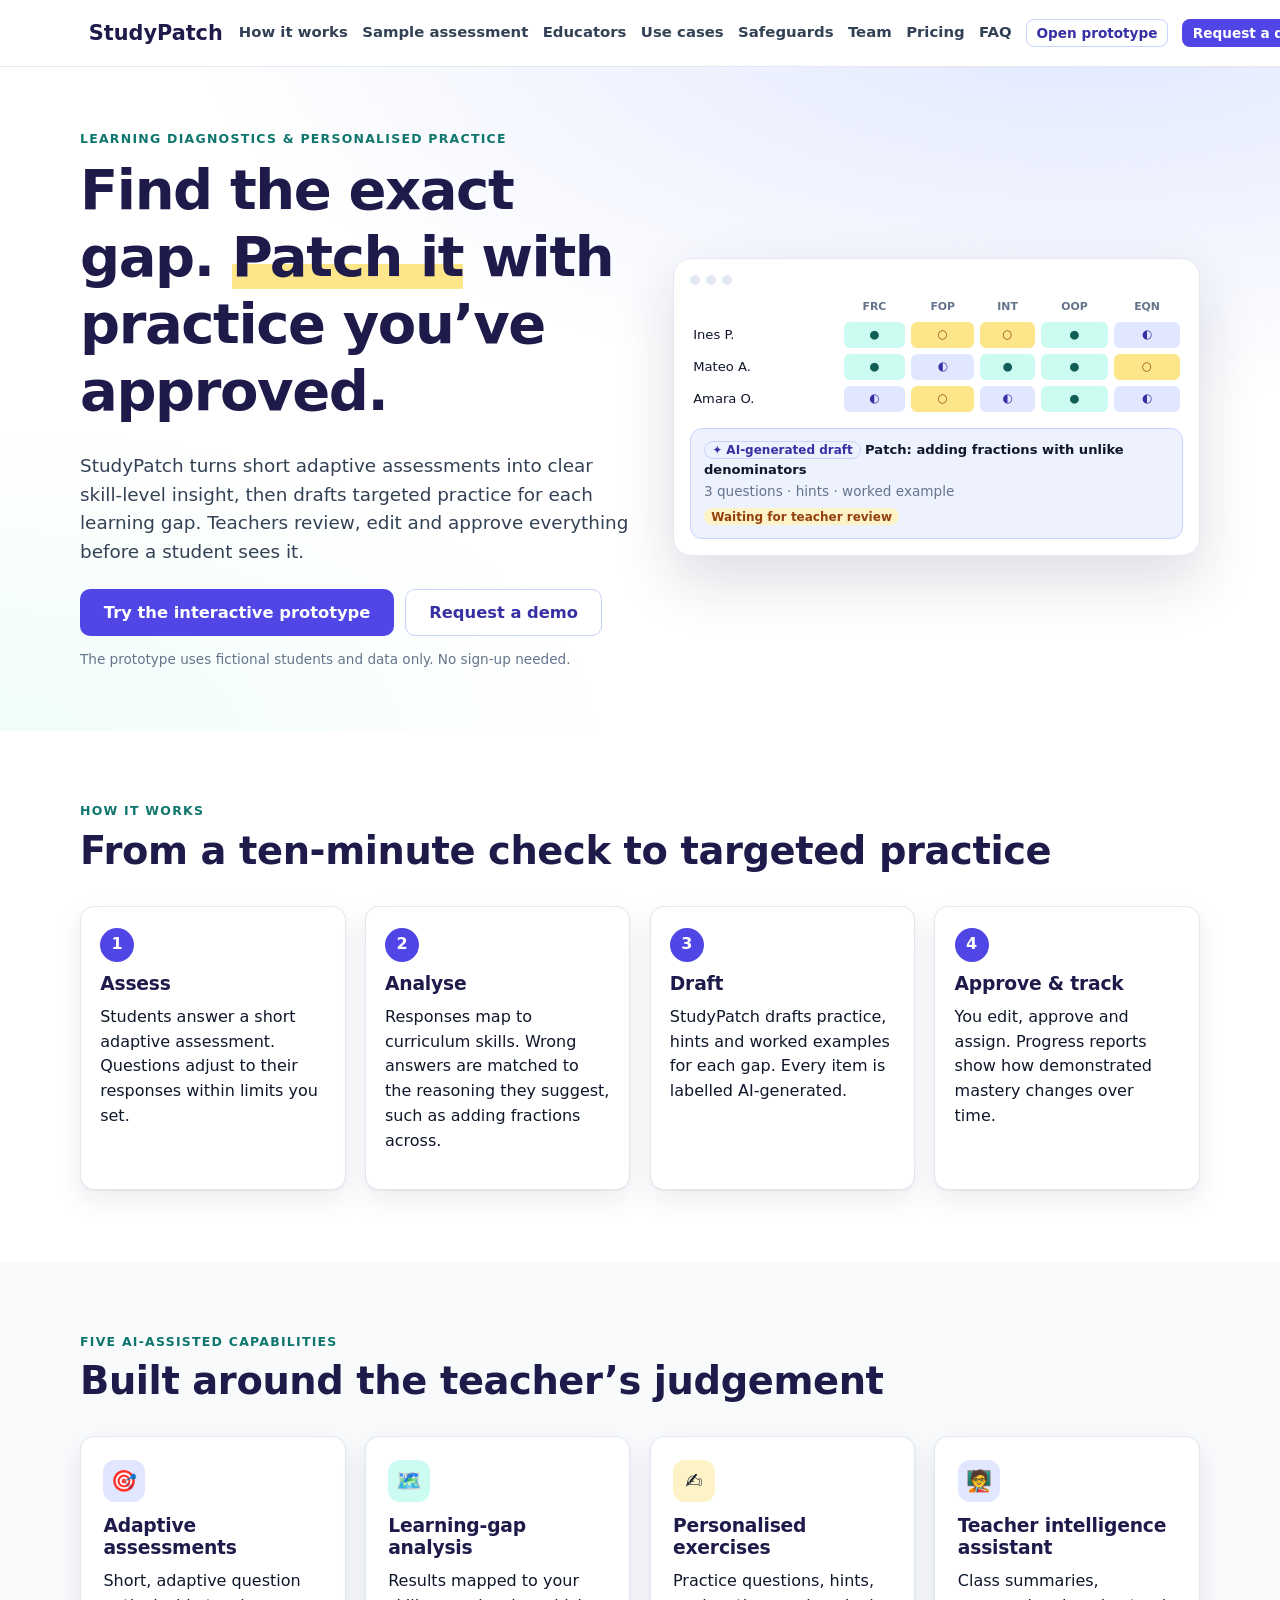
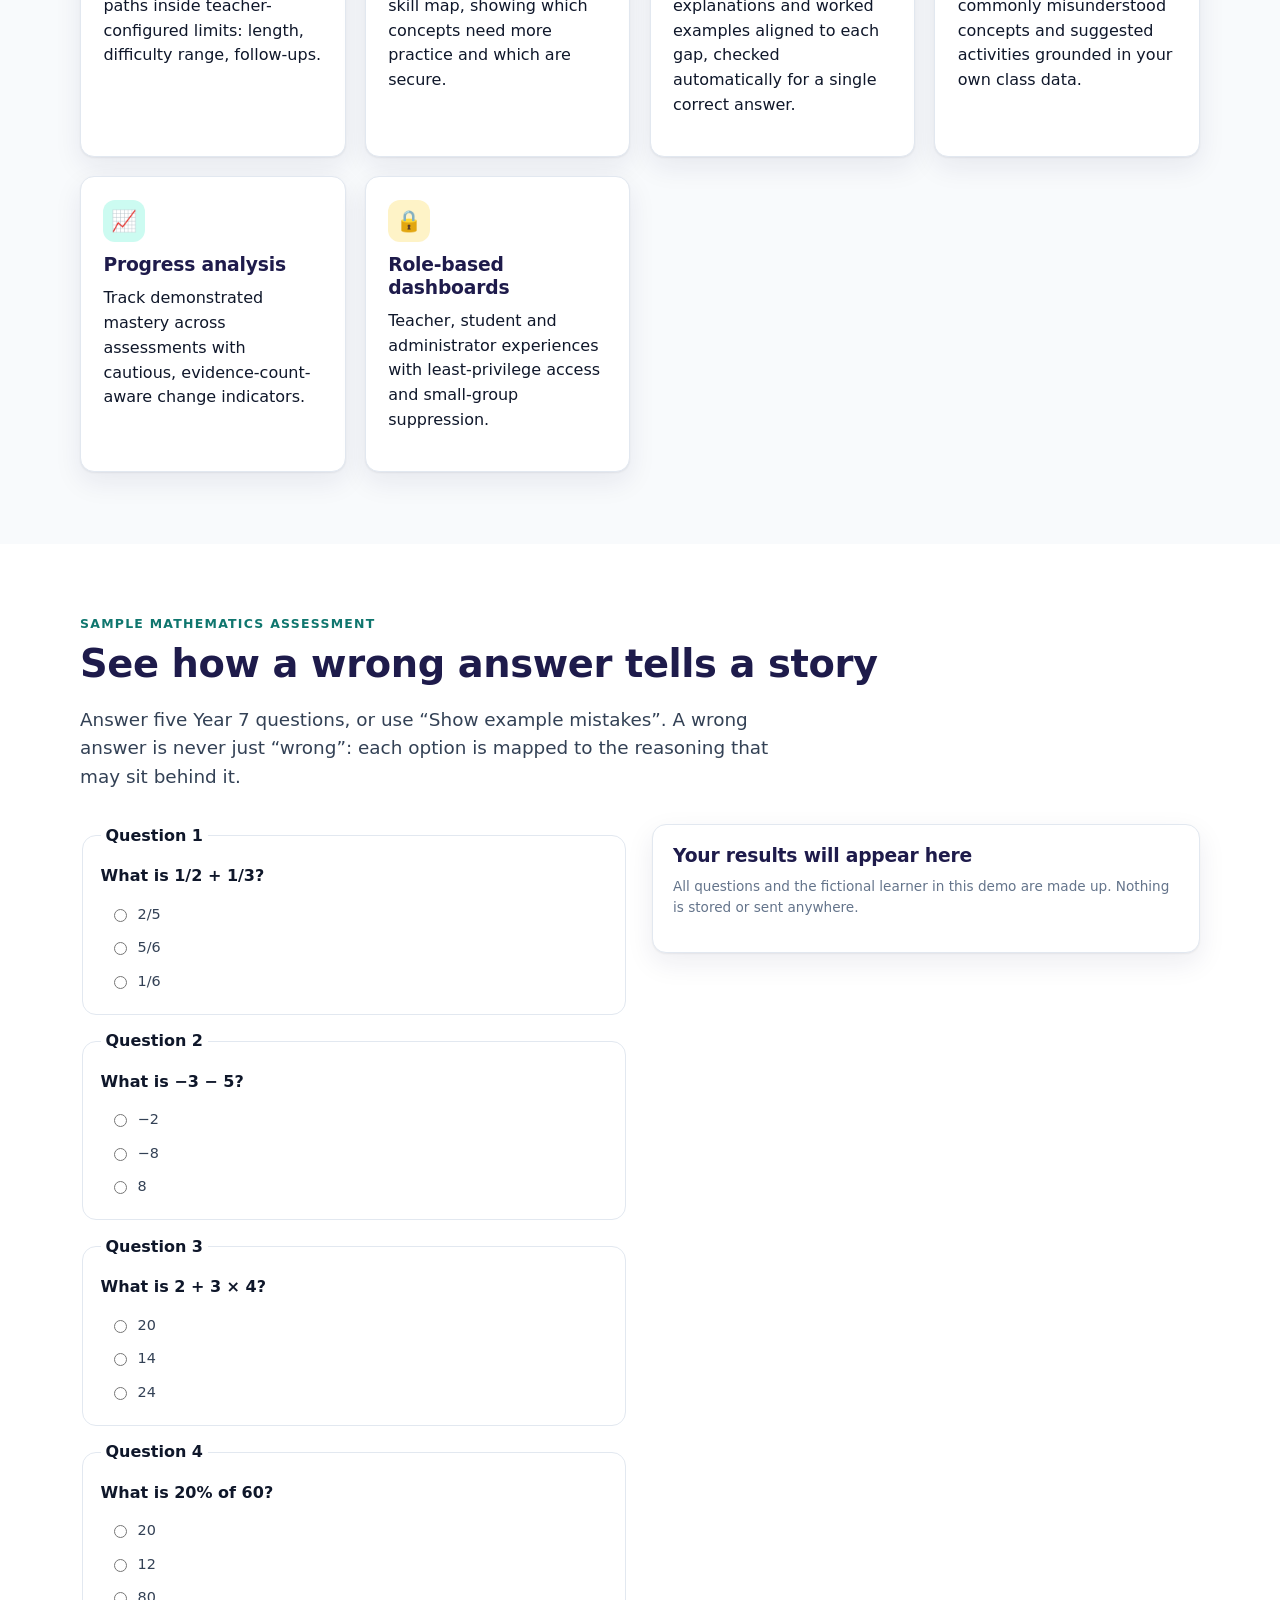
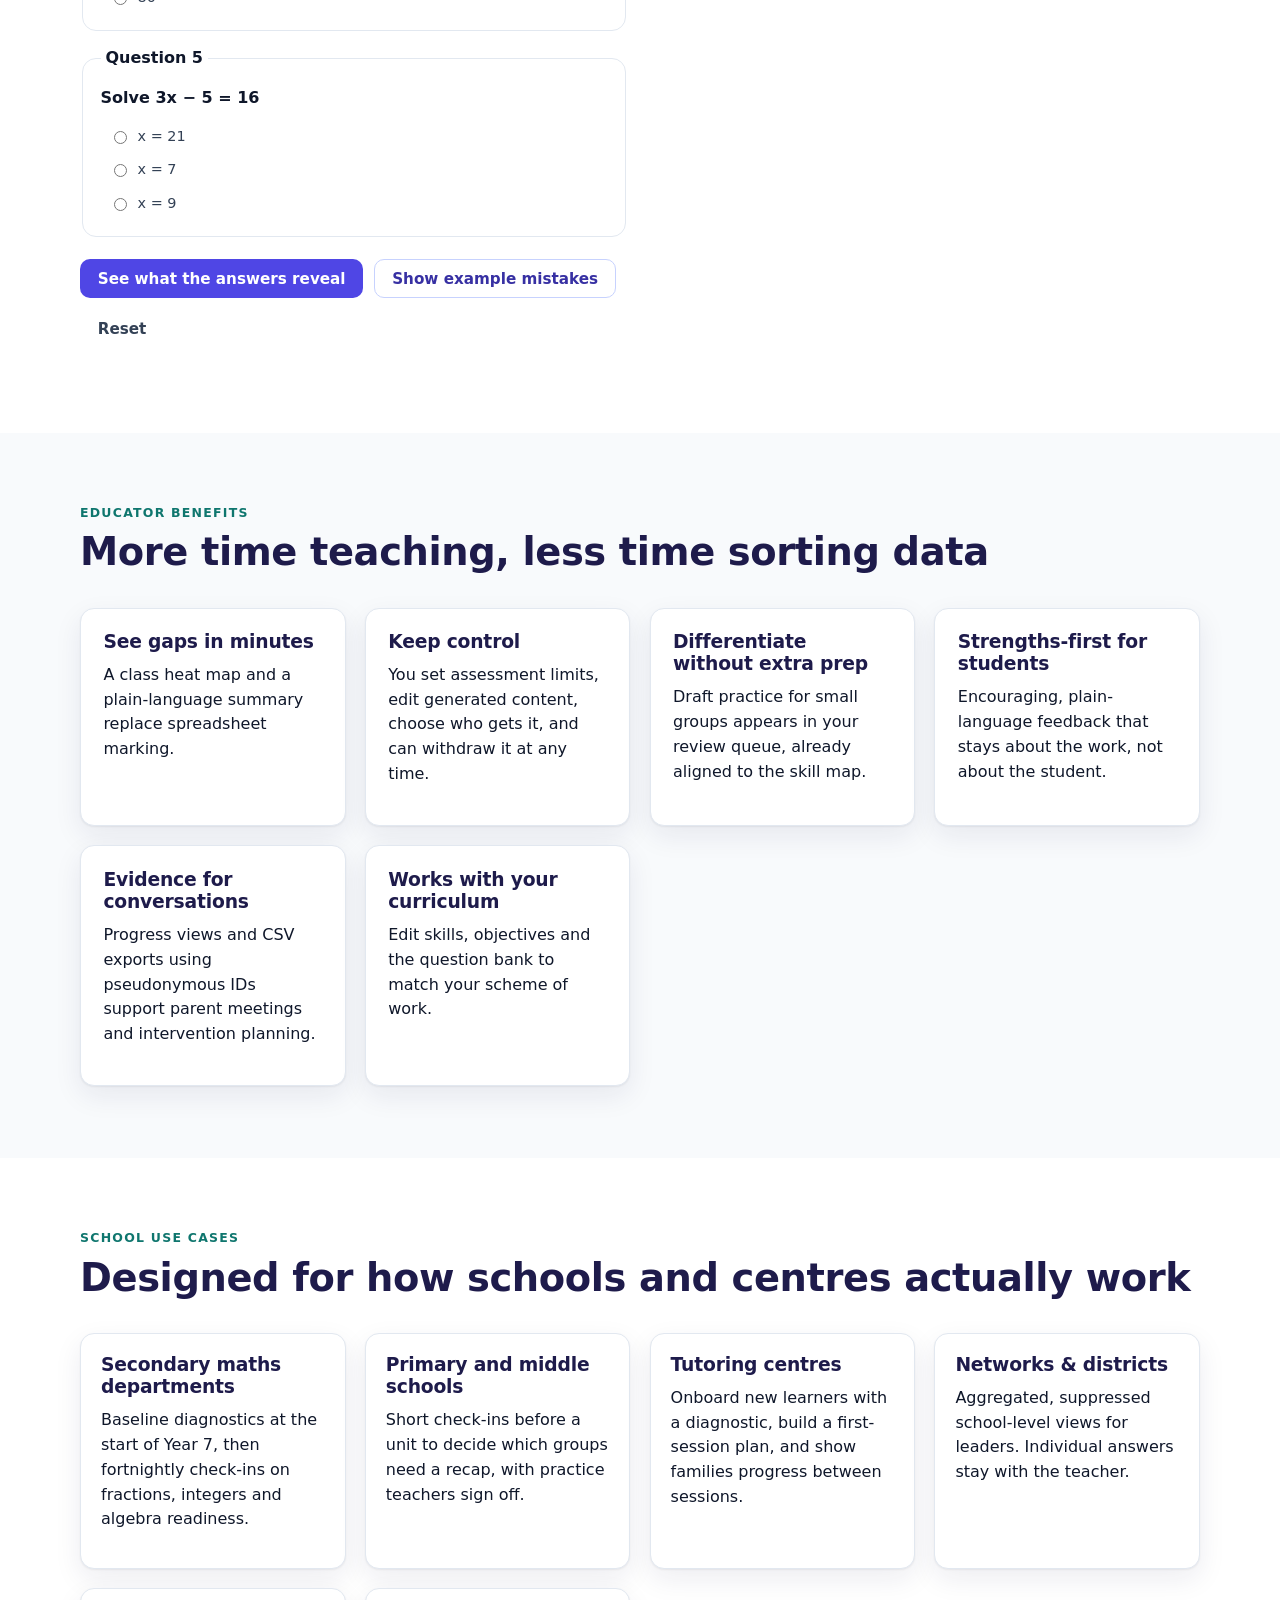
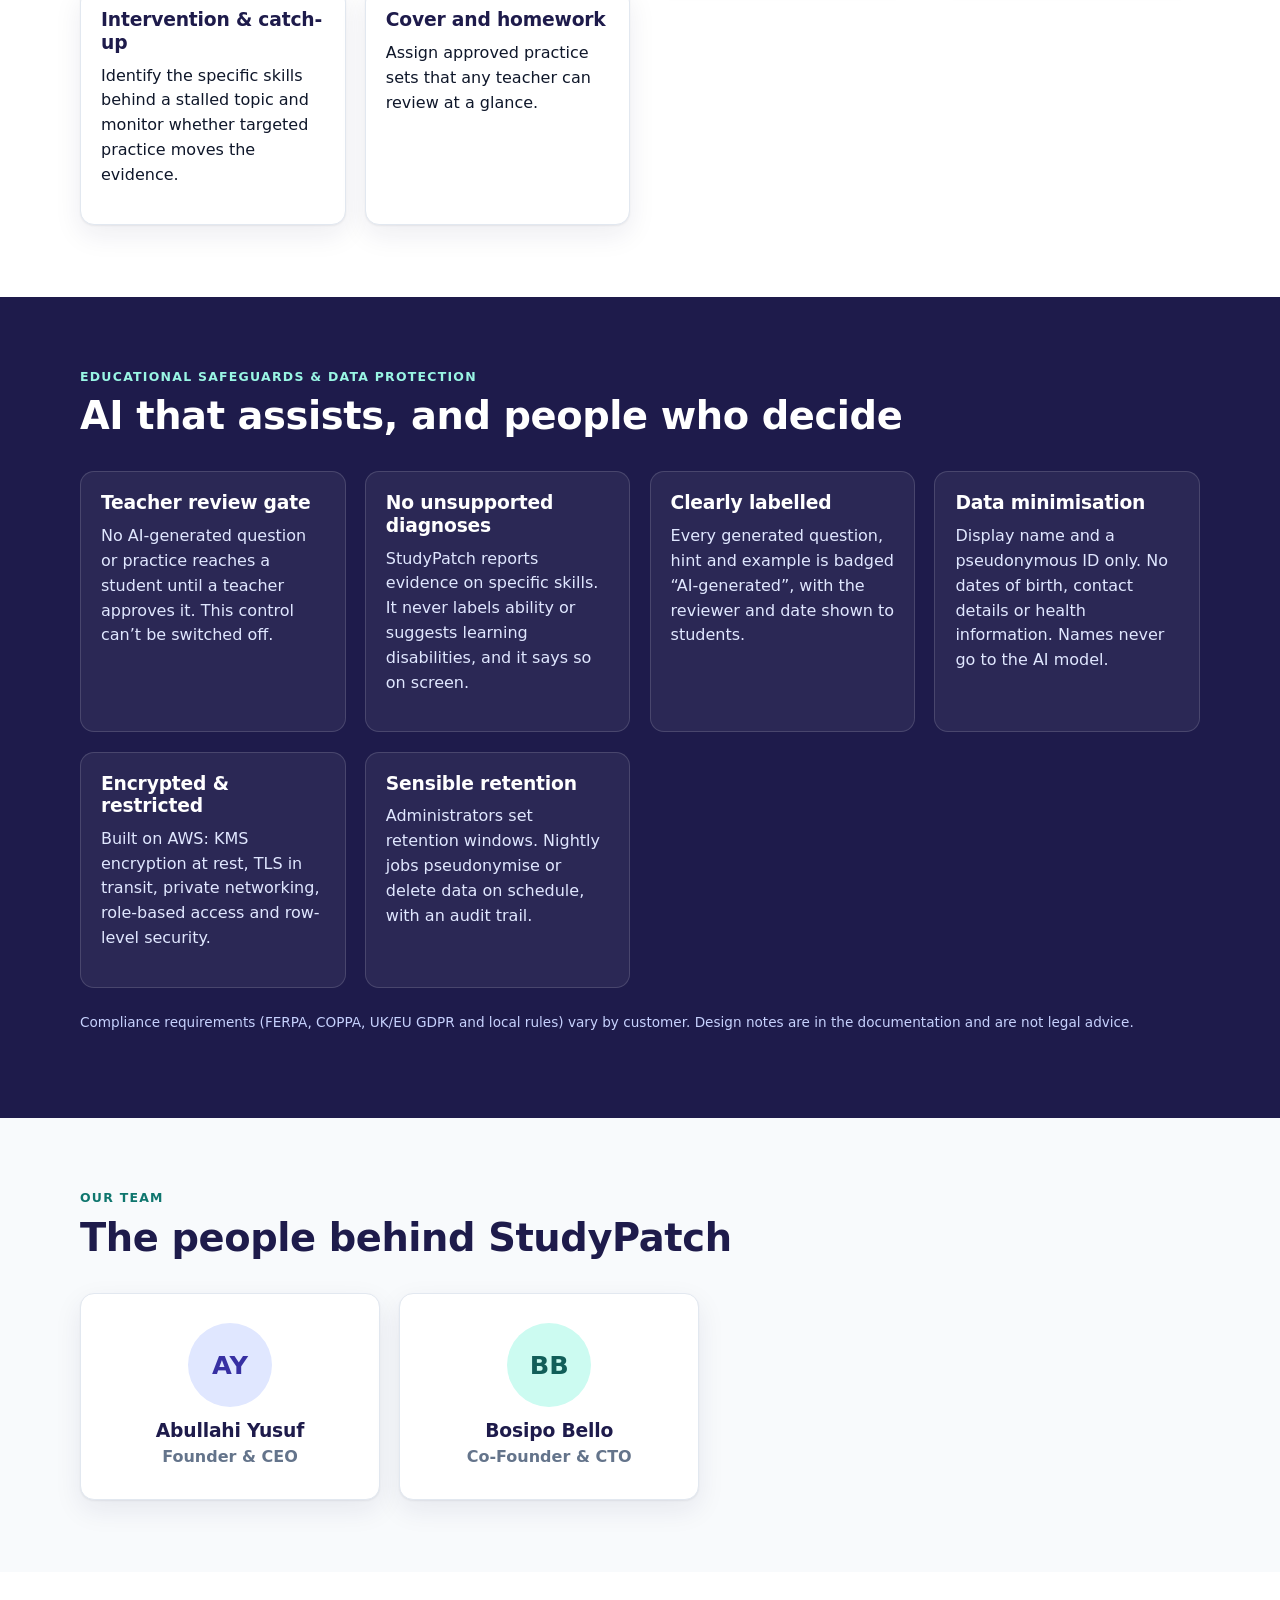
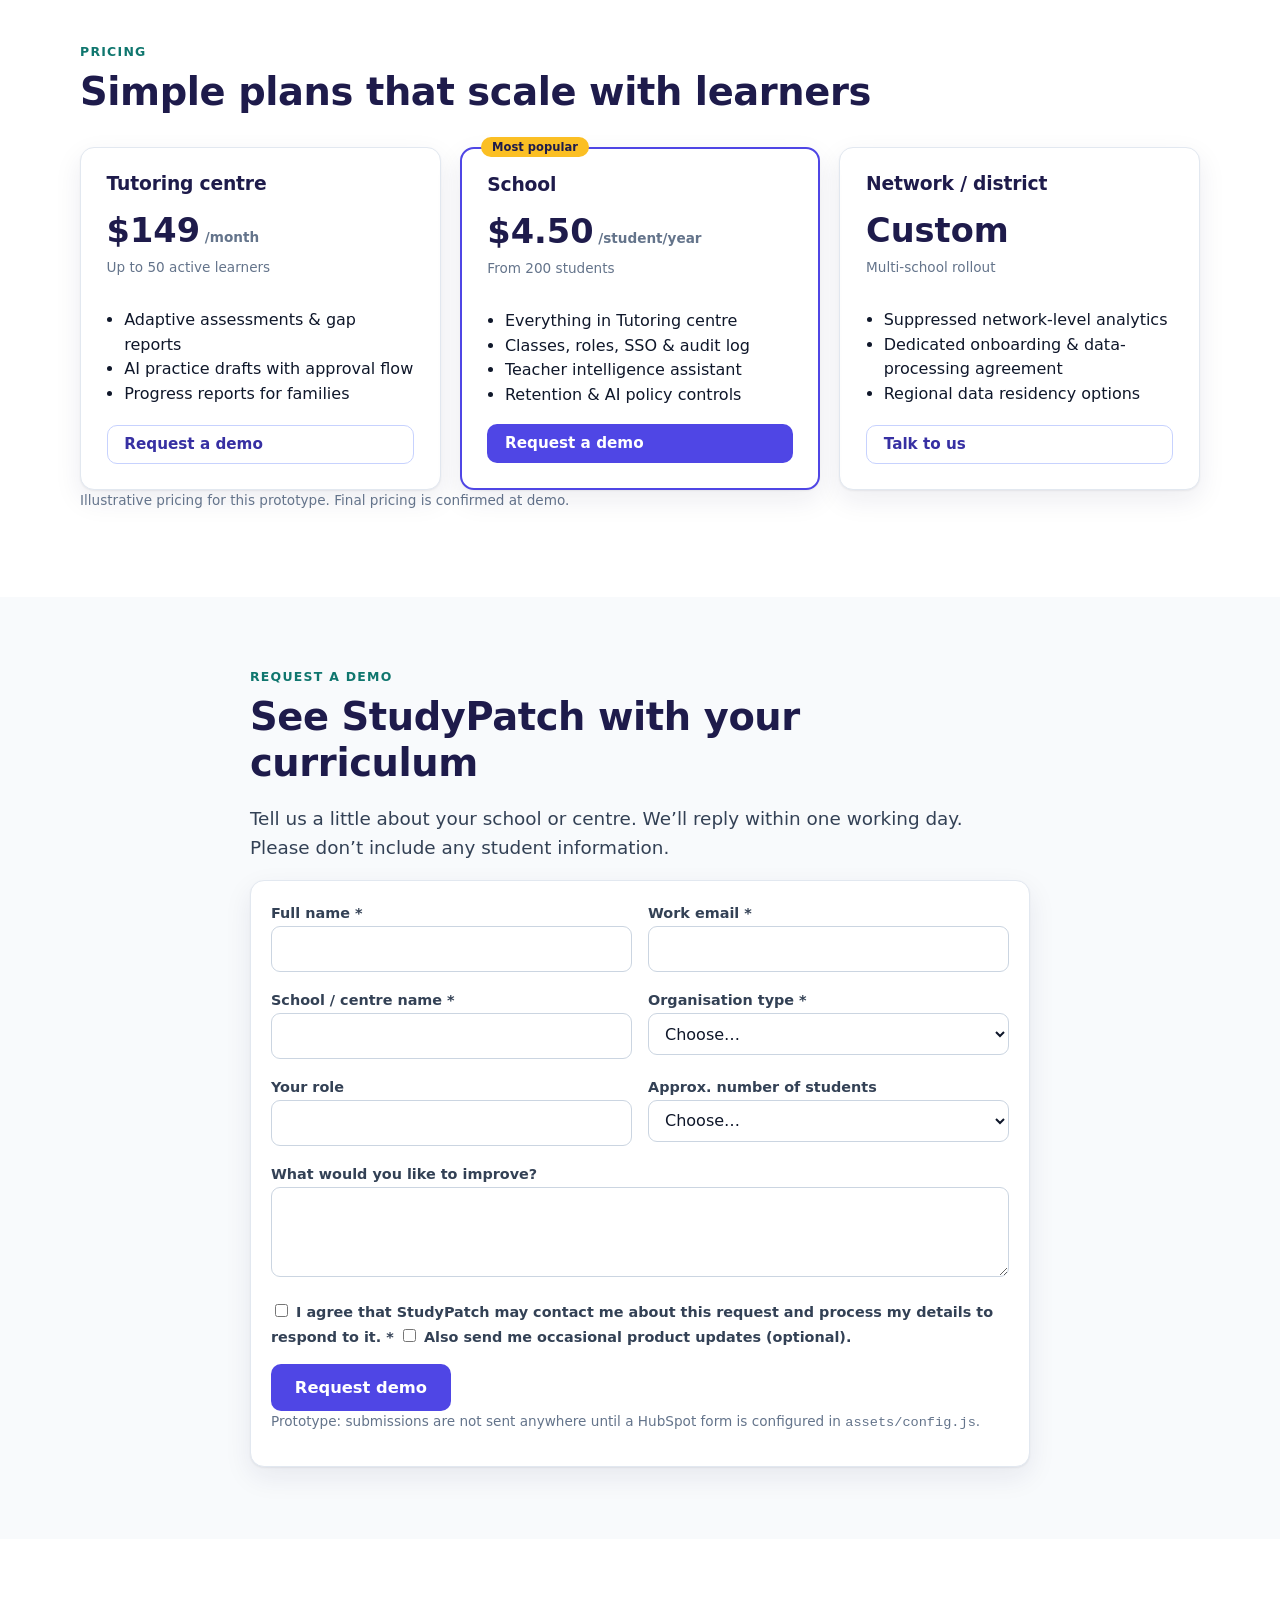
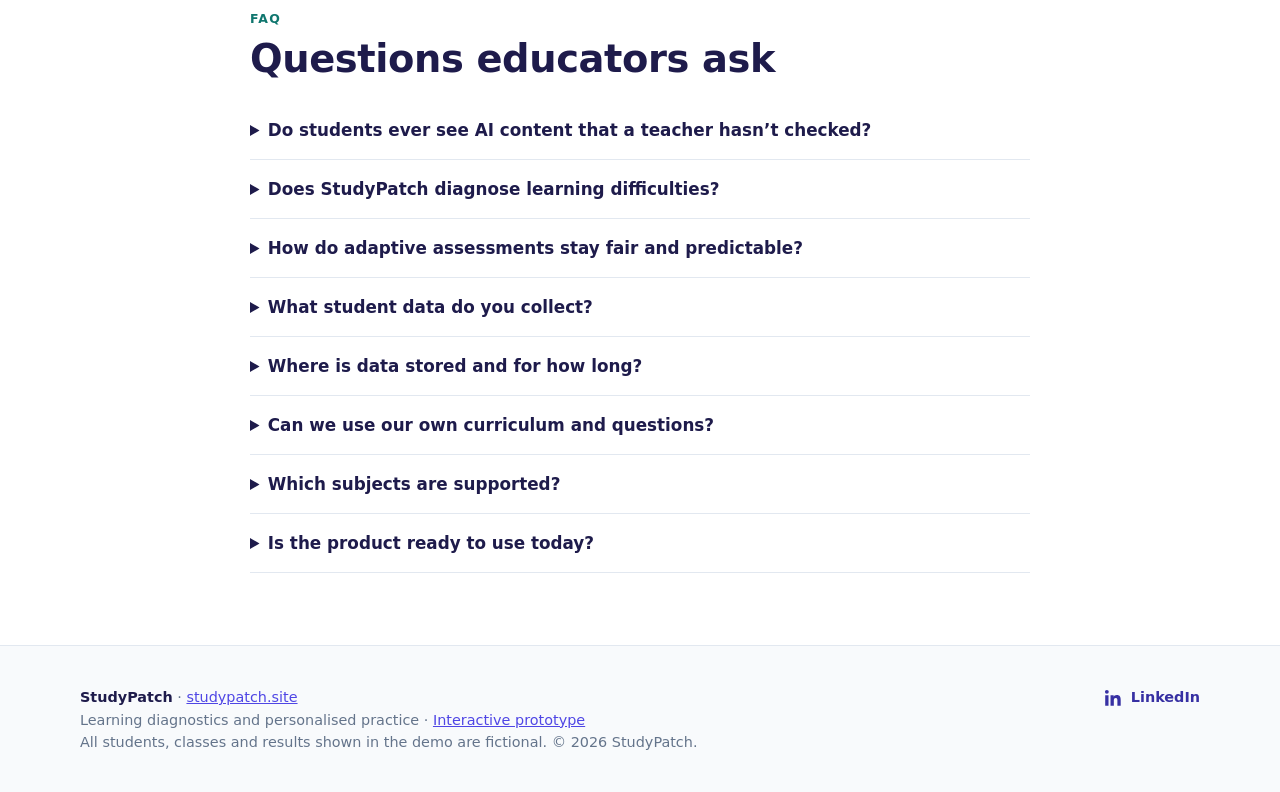
==== commit 221ca721: "Website: add team section, LinkedIn-only footer, studypatch.site metadata Co-Authored-By: Claude Son" ====
--- a/index.html
+++ b/index.html
@@ -4,6 +4,10 @@
 <meta charset="utf-8">
 <meta name="viewport" content="width=device-width,initial-scale=1">
 <title>StudyPatch: find the learning gap, patch it with practice</title>
+<link rel="canonical" href="https://studypatch.site/">
+<meta property="og:title" content="StudyPatch: find the learning gap, patch it with practice">
+<meta property="og:url" content="https://studypatch.site/">
+<meta property="og:type" content="website">
 <meta name="description" content="StudyPatch helps schools and tutoring centres find specific learning gaps with short adaptive assessments, then generate targeted practice that teachers review and approve.">
 <link rel="icon" href="data:image/svg+xml,%3Csvg xmlns='http://www.w3.org/2000/svg' viewBox='0 0 32 32'%3E%3Crect width='32' height='32' rx='9' fill='%234f46e5'/%3E%3Cpath d='M9 17.5l4.5 4.5L23 11' fill='none' stroke='%23fbbf24' stroke-width='3.2' stroke-linecap='round' stroke-linejoin='round'/%3E%3C/svg%3E">
 <link rel="stylesheet" href="assets/base.css">
@@ -13,9 +17,9 @@
 <a class="skip" href="#main">Skip to content</a>
 <header class="nav"><div class="wrap">
   <a class="brand" href="#top"><svg width="32" height="32" viewBox="0 0 32 32" aria-hidden="true"><rect width="32" height="32" rx="9" fill="#4f46e5"/><path d="M9 17.5l4.5 4.5L23 11" fill="none" stroke="#fbbf24" stroke-width="3.2" stroke-linecap="round" stroke-linejoin="round"/></svg>StudyPatch</a>
-  <button class="btn btn-ghost menu-btn" id="menuBtn" aria-expanded="false" aria-controls="mainnav">Menu</button>
+  <button type="button" class="btn btn-ghost menu-btn" id="menuBtn" aria-expanded="false" aria-controls="mainnav">Menu</button>
   <nav id="mainnav" aria-label="Main">
-    <a href="#how">How it works</a><a href="#demo">Sample assessment</a><a href="#educators">Educators</a><a href="#usecases">Use cases</a><a href="#trust">Safeguards</a><a href="#pricing">Pricing</a><a href="#faq">FAQ</a>
+    <a href="#how">How it works</a><a href="#demo">Sample assessment</a><a href="#educators">Educators</a><a href="#usecases">Use cases</a><a href="#trust">Safeguards</a><a href="#team">Team</a><a href="#pricing">Pricing</a><a href="#faq">FAQ</a>
     <a class="btn btn-secondary btn-sm" href="app/index.html">Open prototype</a><a class="btn btn-primary btn-sm" href="#request">Request a demo</a>
   </nav>
 </div></header>
@@ -109,6 +113,14 @@
   <p class="note" style="color:#c7d2fe;margin-top:1.5rem">Compliance requirements (FERPA, COPPA, UK/EU GDPR and local rules) vary by customer. Design notes are in the documentation and are not legal advice.</p>
 </div></section>
 
+<section class="alt" id="team"><div class="wrap">
+  <div class="eyebrow">Our team</div><h2 class="big">The people behind StudyPatch</h2>
+  <div class="team">
+    <article class="card person"><div class="avatar" aria-hidden="true">AY</div><h3>Abullahi Yusuf</h3><p class="role">Founder &amp; CEO</p></article>
+    <article class="card person"><div class="avatar teal" aria-hidden="true">BB</div><h3>Bosipo Bello</h3><p class="role">Co-Founder &amp; CTO</p></article>
+  </div>
+</div></section>
+
 <section id="pricing"><div class="wrap">
   <div class="eyebrow">Pricing</div><h2 class="big">Simple plans that scale with learners</h2>
   <div class="pricing">
@@ -132,7 +144,7 @@
       <div><label for="f_size">Approx. number of students</label><select id="f_size" name="size"><option value="">Choose…</option><option>Under 50</option><option>50–200</option><option>200–1,000</option><option>1,000+</option></select></div>
       <div class="full"><label for="f_msg">What would you like to improve?</label><textarea id="f_msg" name="message" maxlength="600"></textarea></div>
       <div class="full hp" aria-hidden="true"><label>Leave blank <input name="website" tabindex="-1" autocomplete="off"></label></div>
-      <div class="full"><label class="check"><input type="checkbox" name="consent" required style="margin-top:.3em"> <span>I agree that StudyPatch may contact me about this request and process my details as described in the privacy notice. *</span></label>
+      <div class="full"><label class="check"><input type="checkbox" name="consent" required style="margin-top:.3em"> <span>I agree that StudyPatch may contact me about this request and process my details to respond to it. *</span></label>
       <label class="check"><input type="checkbox" name="marketing" style="margin-top:.3em"> <span>Also send me occasional product updates (optional).</span></label></div>
     </div>
     <p class="err" id="formErr" role="alert"></p>
@@ -155,7 +167,10 @@
 </div></section>
 </main>
 
-<footer><div class="wrap"><strong style="color:var(--indigo-950)">StudyPatch</strong> · Learning diagnostics and personalised practice · <a href="app/index.html">Interactive prototype</a><br>All students, classes and results shown are fictional. © 2026 StudyPatch (prototype).</div></footer>
+<footer><div class="wrap foot">
+  <div><strong style="color:var(--indigo-950)">StudyPatch</strong> · <a href="https://studypatch.site/">studypatch.site</a><br>Learning diagnostics and personalised practice · <a href="app/index.html">Interactive prototype</a><br>All students, classes and results shown in the demo are fictional. © 2026 StudyPatch.</div>
+  <a class="social" href="https://www.linkedin.com/company/studypatch/" target="_blank" rel="noopener noreferrer" aria-label="StudyPatch on LinkedIn (opens in a new tab)"><svg width="22" height="22" viewBox="0 0 24 24" aria-hidden="true"><path fill="currentColor" d="M20.4 20.5h-3.6v-5.6c0-1.3 0-3-1.8-3s-2.1 1.4-2.1 2.9v5.7H9.3V9h3.4v1.6c.5-.9 1.6-1.8 3.4-1.8 3.6 0 4.3 2.4 4.3 5.5v6.2zM5.3 7.4a2.1 2.1 0 110-4.200 2.1 2.1 0 010 4.200zM7.100 20.500H3.500V9h3.600v11.500z"/></svg> LinkedIn</a>
+</div></footer>
 
 <script src="assets/config.js"></script>
 <script src="assets/site.js"></script>
--- a/assets/site.css
+++ b/assets/site.css
@@ -61,3 +61,10 @@
   .hero .wrap,.demo{grid-template-columns:1fr}.panel{position:static}
   .form-grid{grid-template-columns:1fr}section{padding:3rem 0}
 }
+
+.team{display:grid;grid-template-columns:repeat(auto-fit,minmax(240px,300px));gap:1.2rem;margin-top:2rem}
+.person{text-align:center;padding:1.8rem 1.2rem}.person h3{margin:.8rem 0 .2rem}.person .role{color:var(--muted);margin:0;font-weight:600}
+.avatar{width:84px;height:84px;border-radius:50%;margin:0 auto;display:grid;place-items:center;font:800 1.6rem var(--font);background:var(--indigo-100);color:var(--indigo-800)}
+.avatar.teal{background:var(--teal-100);color:var(--teal-800)}
+.foot{display:flex;justify-content:space-between;align-items:flex-start;gap:1.5rem;flex-wrap:wrap}
+.social{display:inline-flex;align-items:center;gap:.45rem;font-weight:700;color:var(--indigo-800);text-decoration:none}.social:hover{text-decoration:underline}
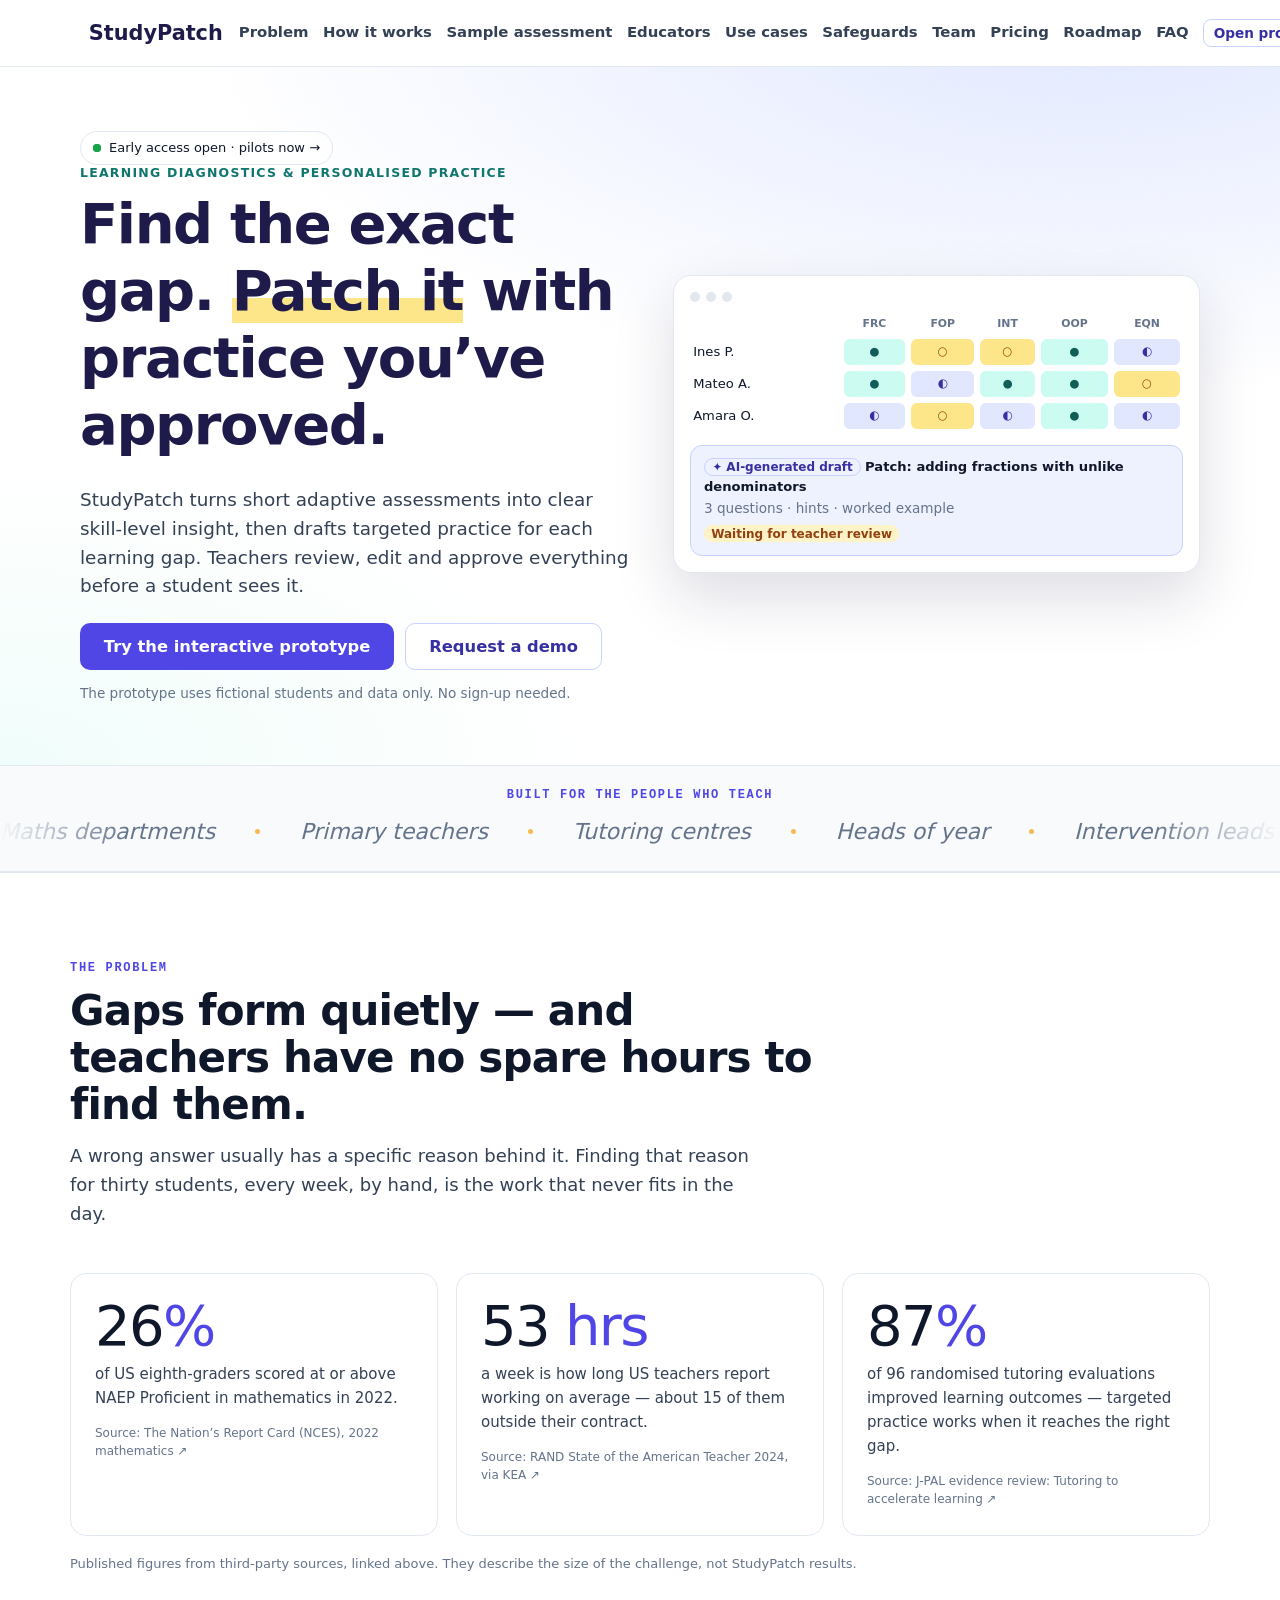
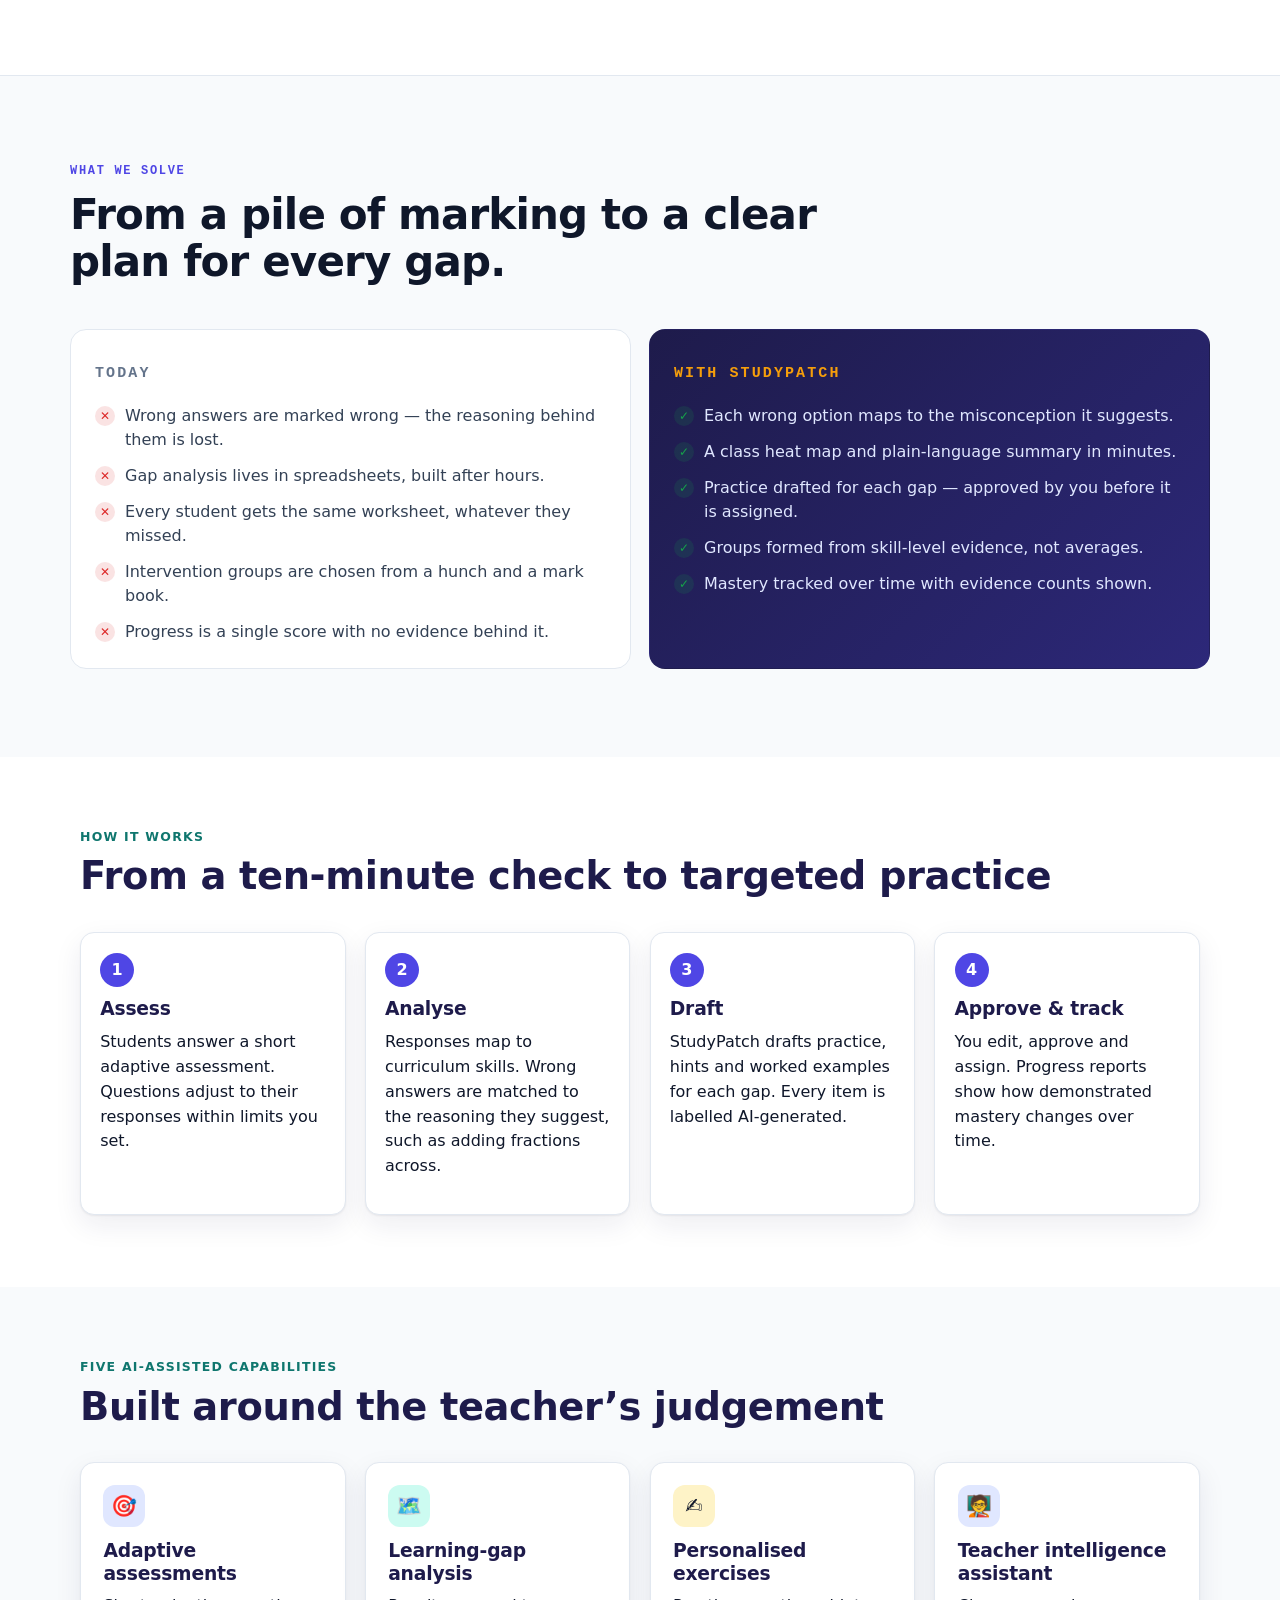
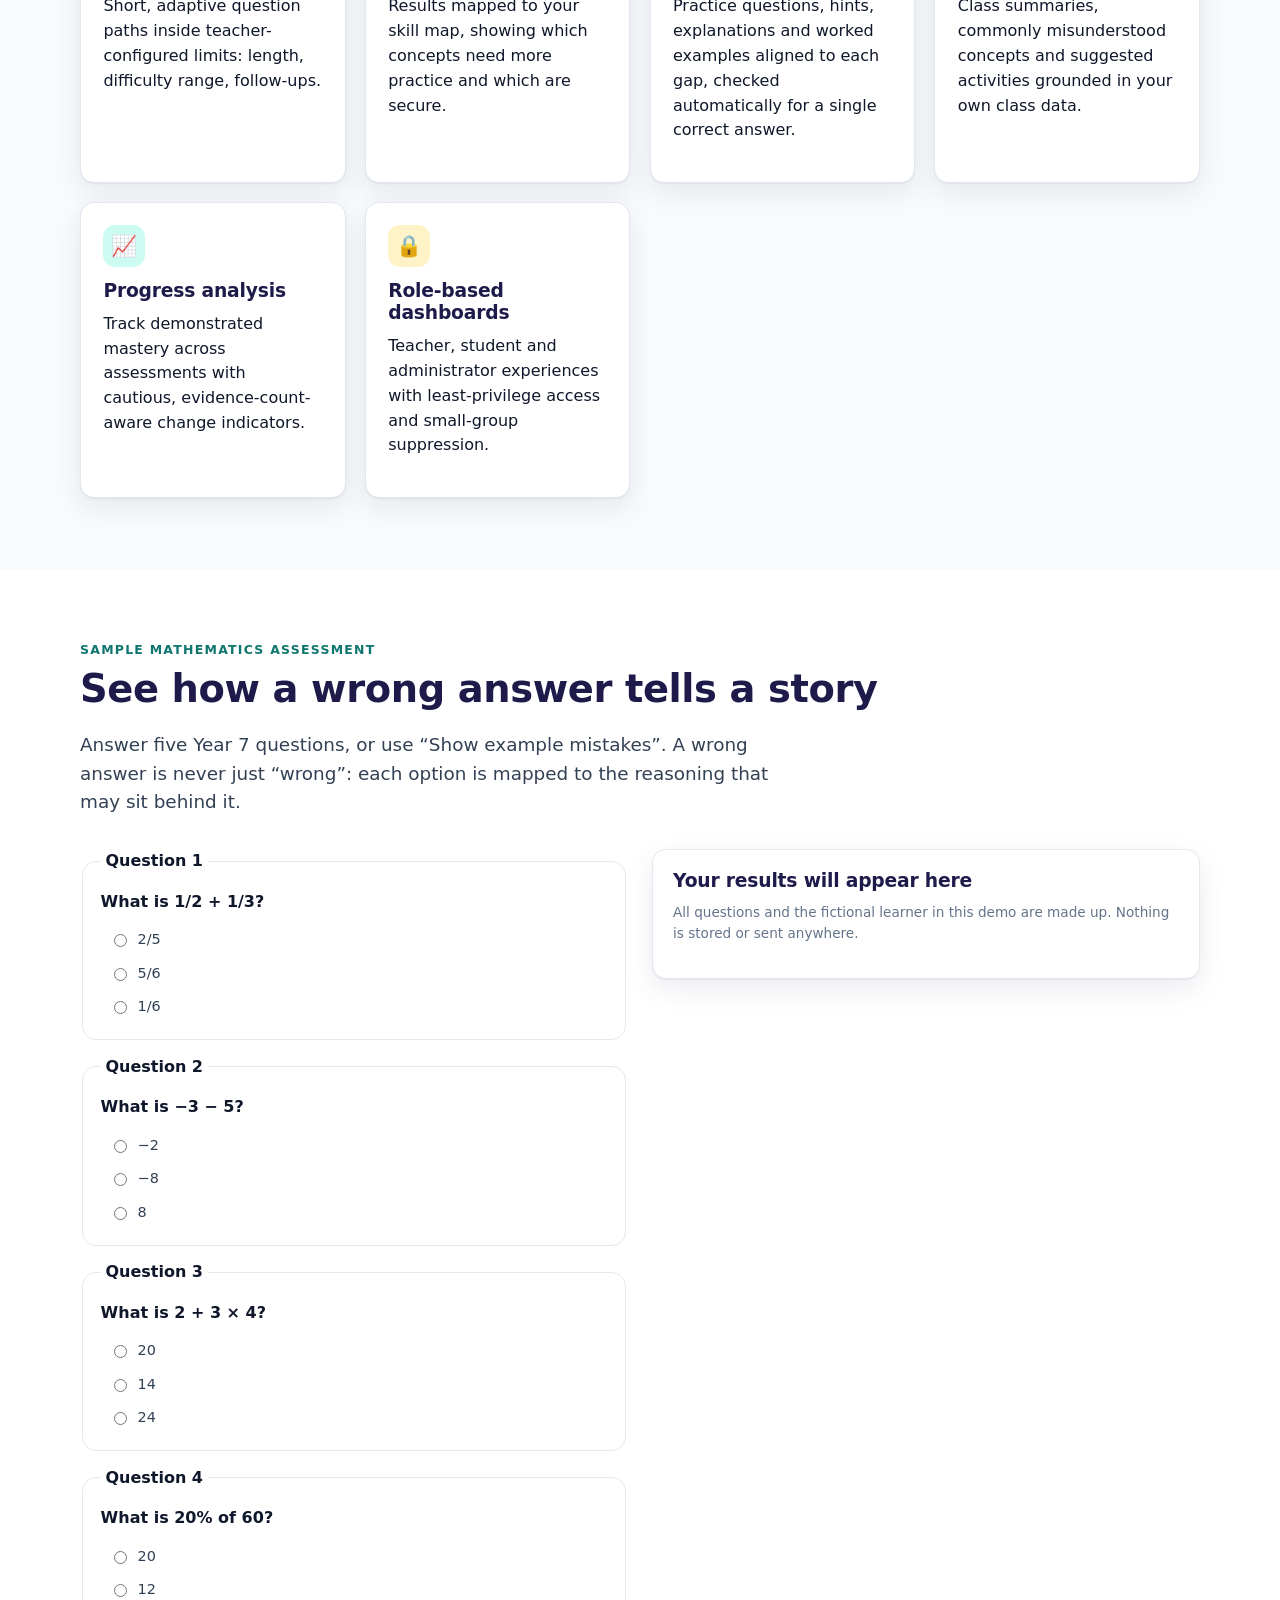
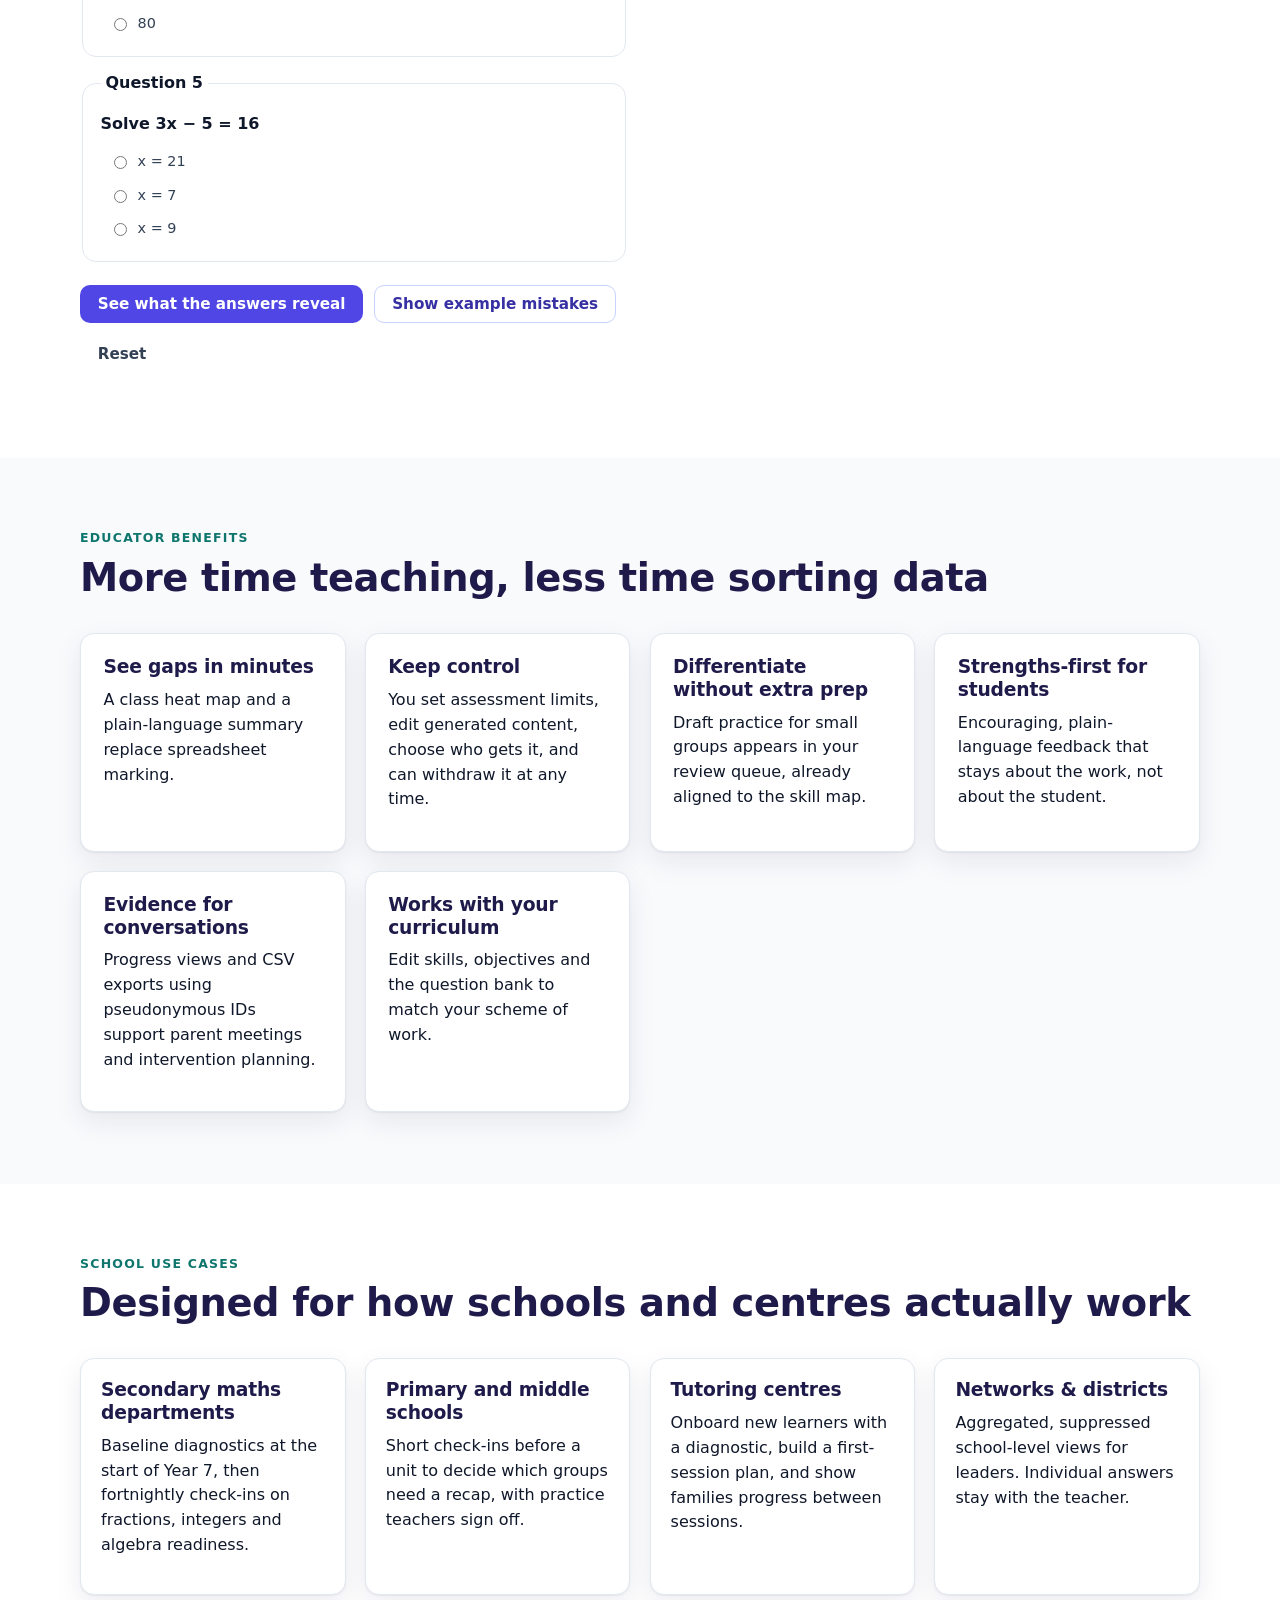
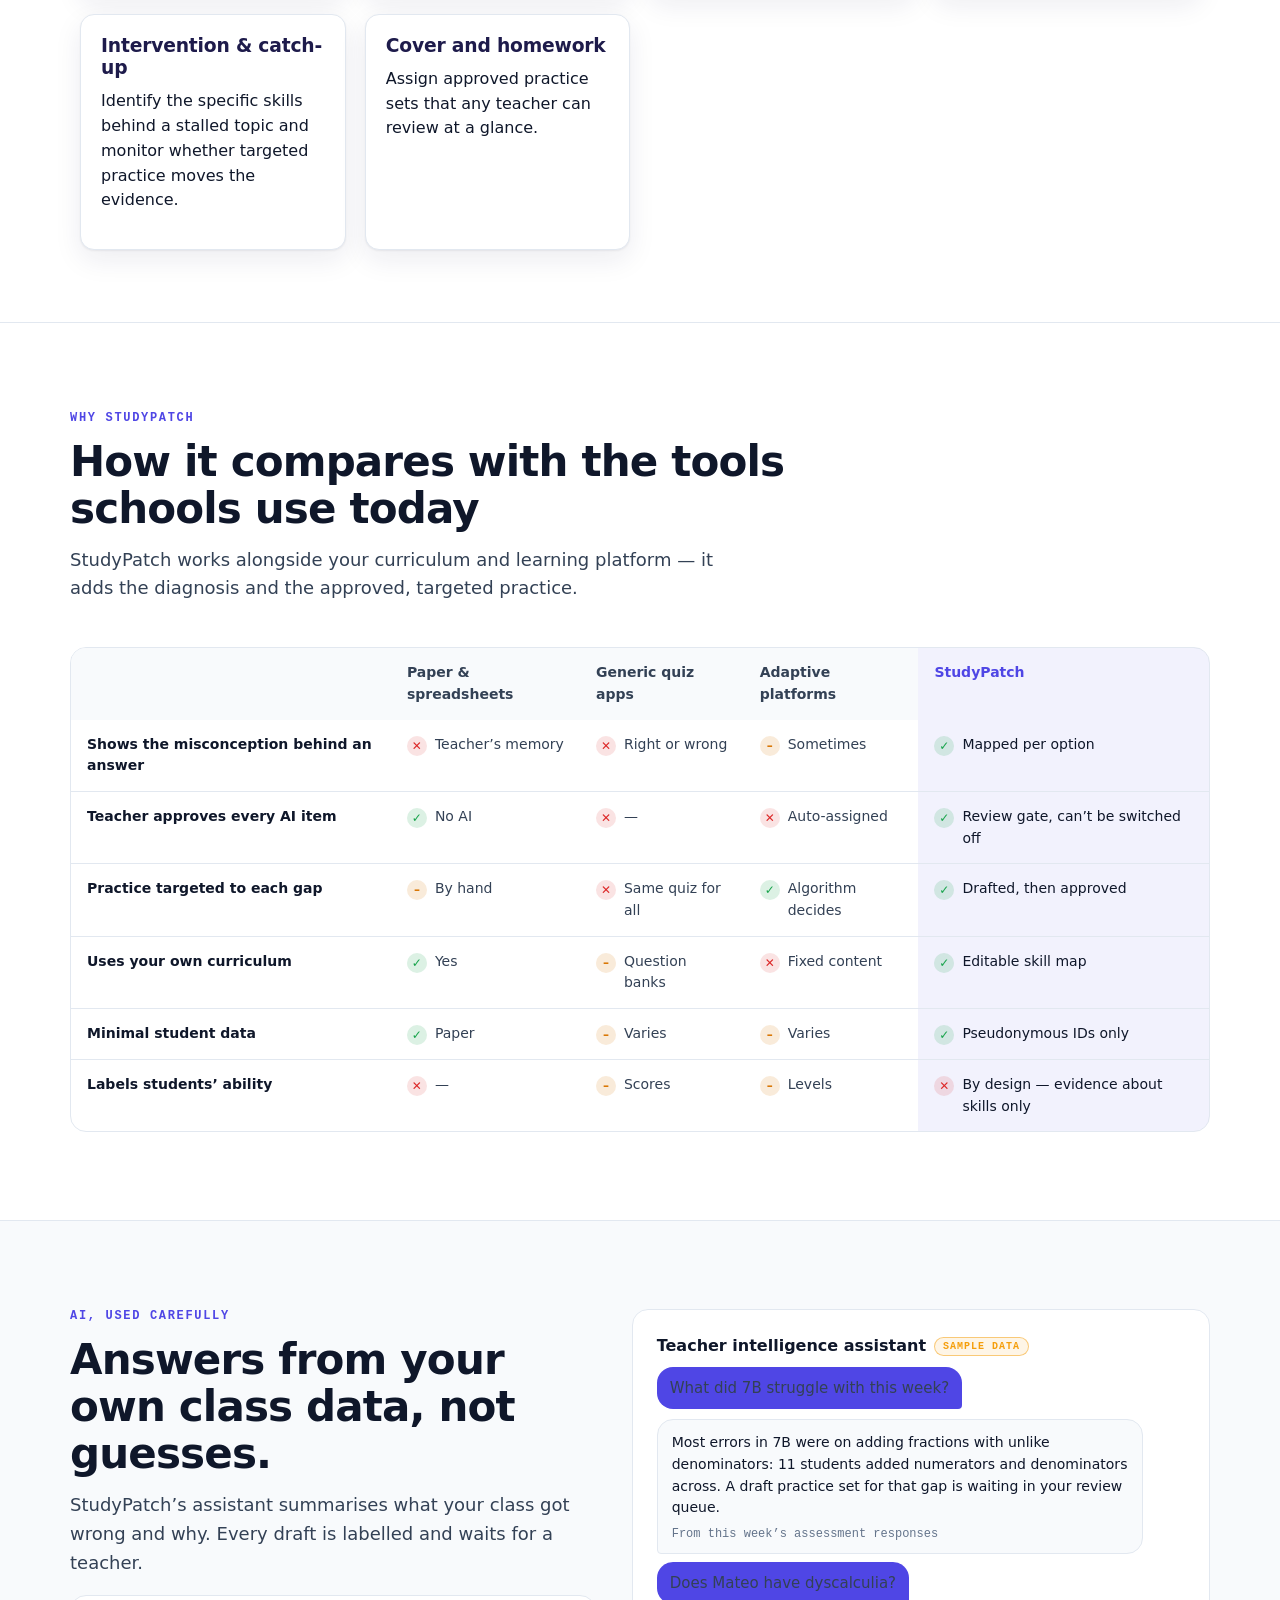
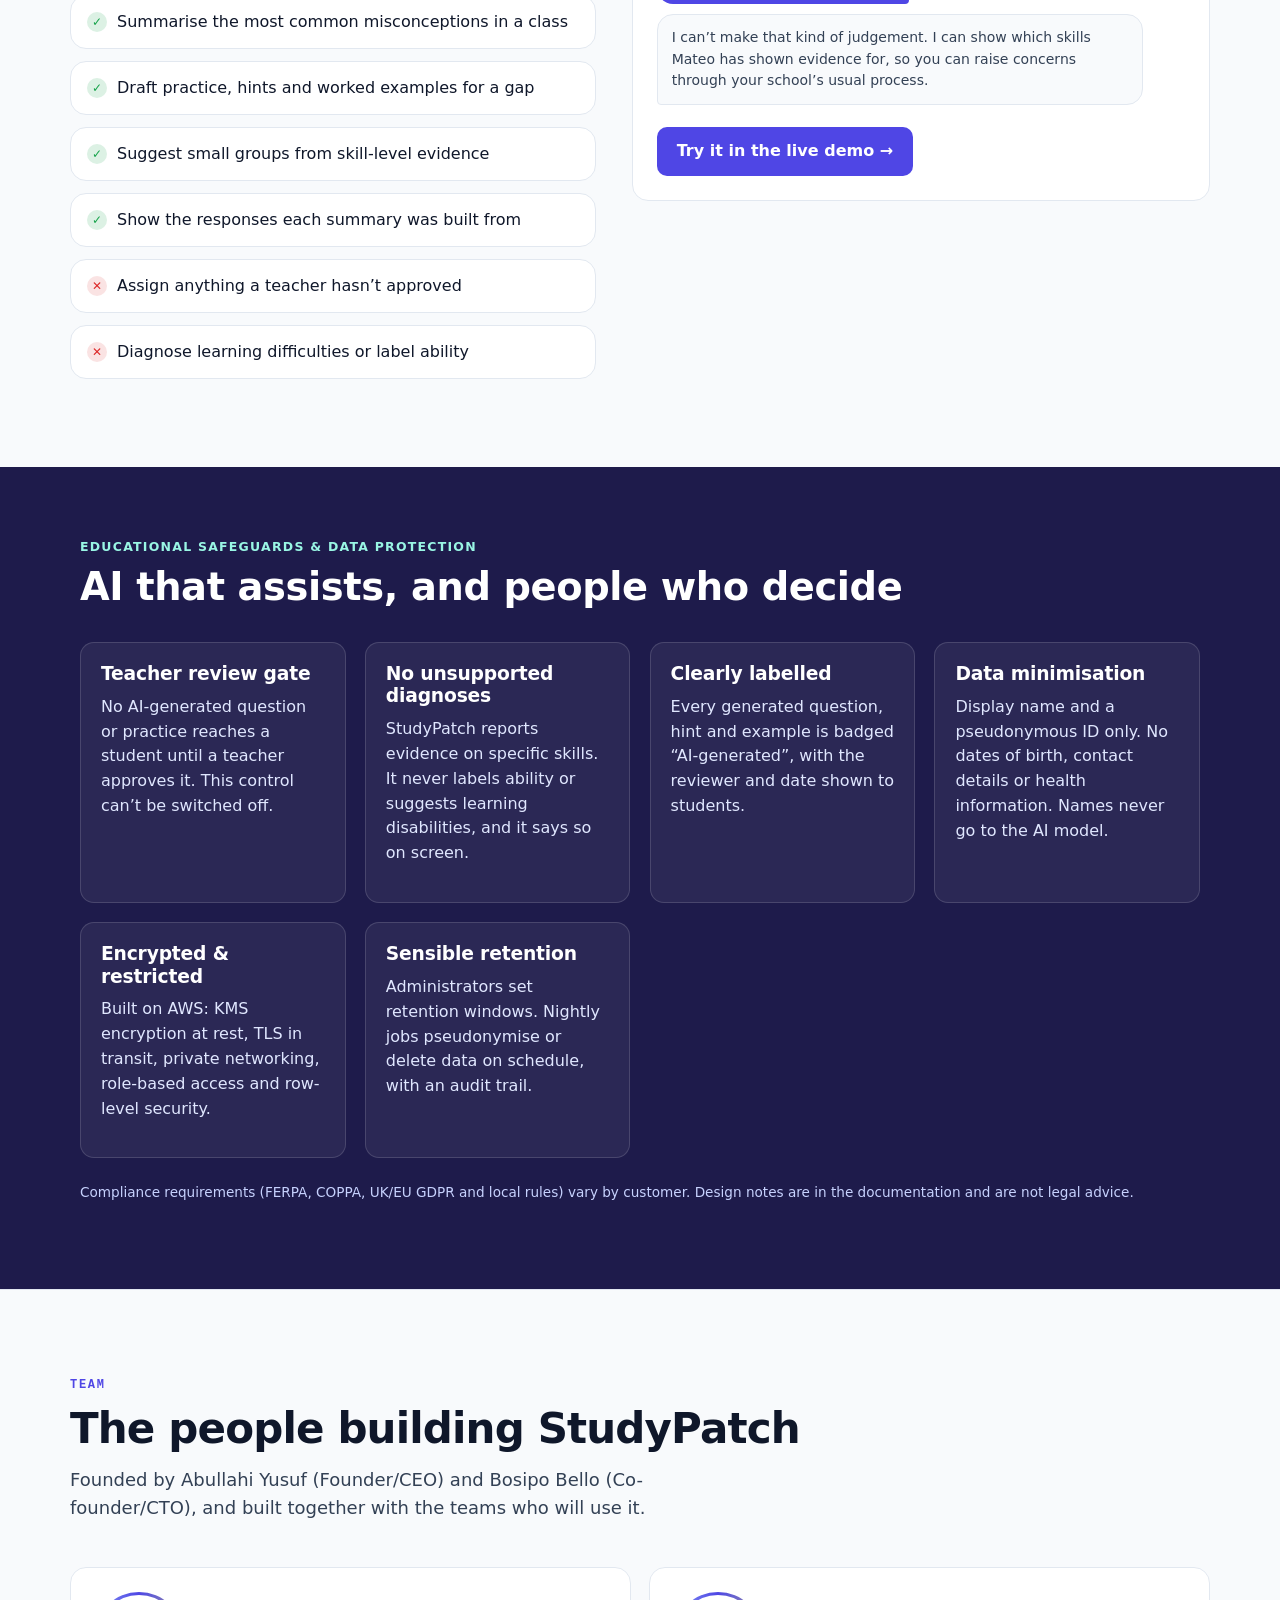
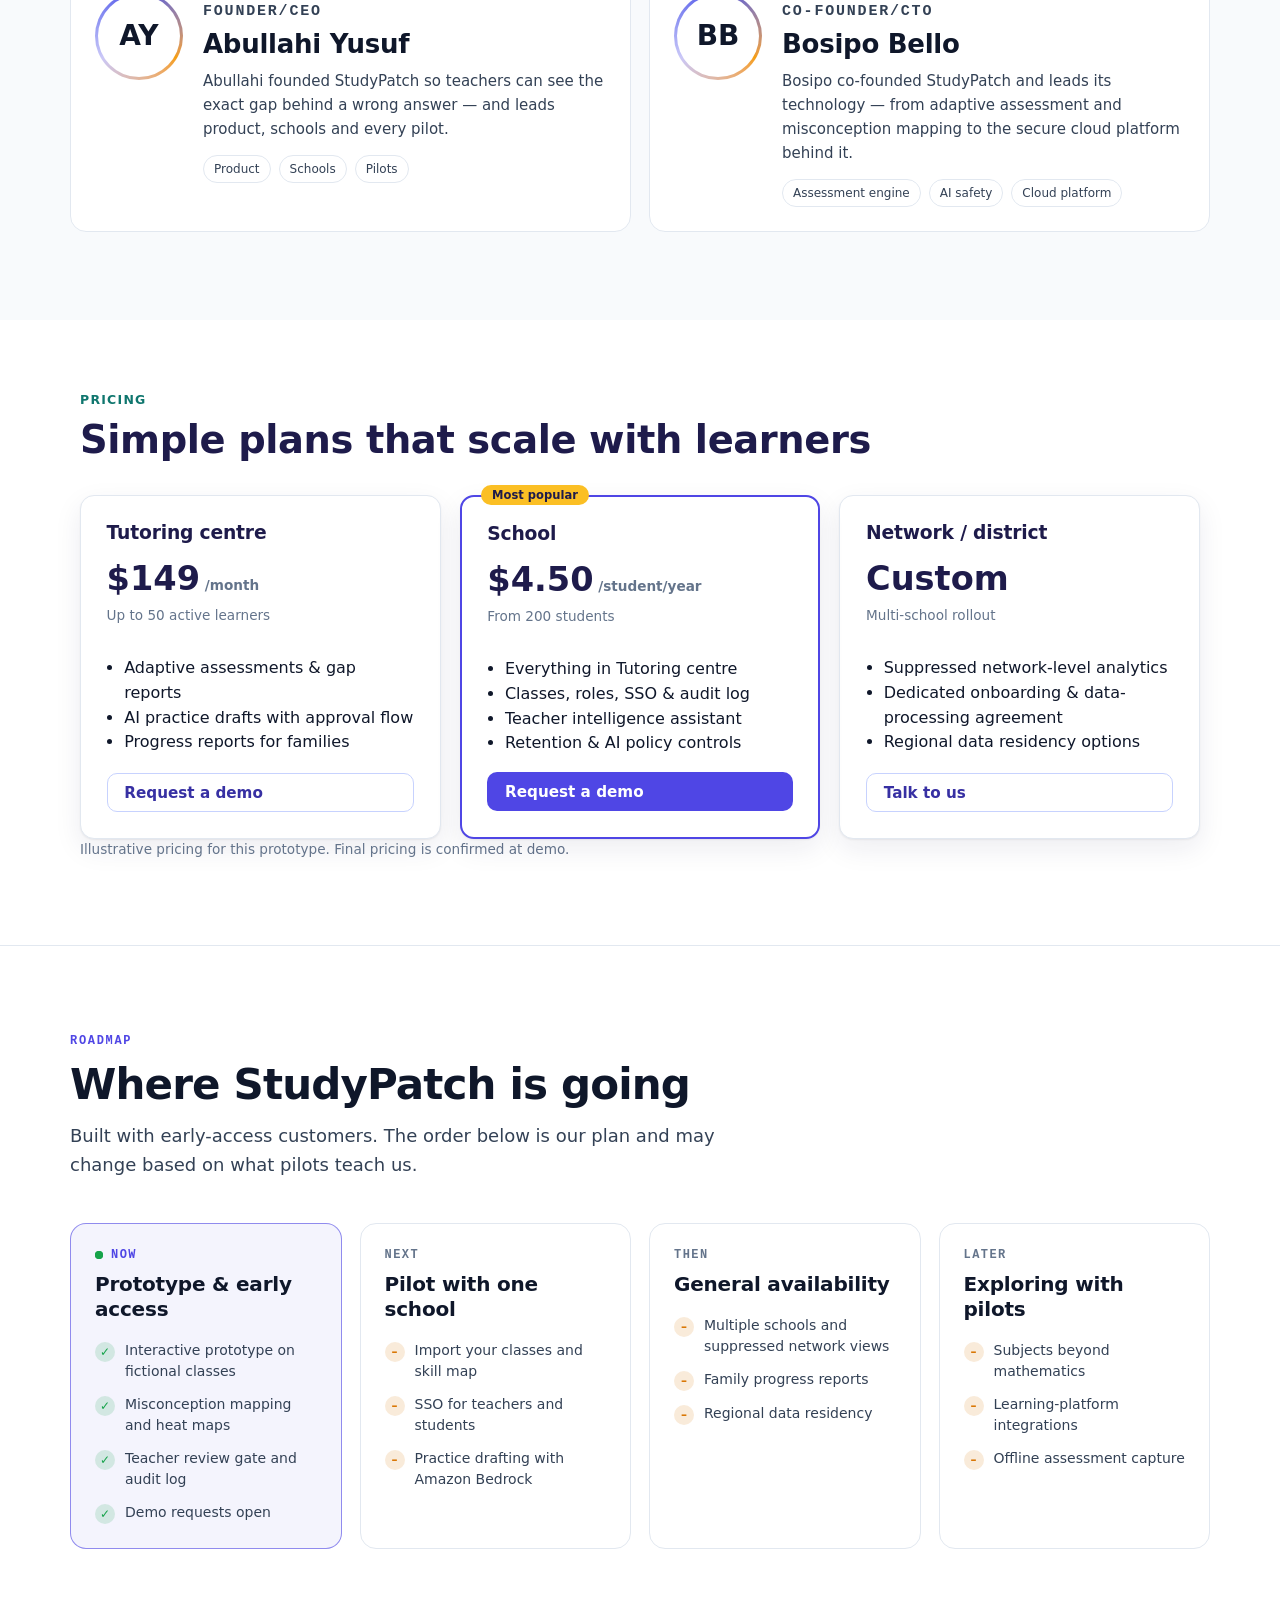
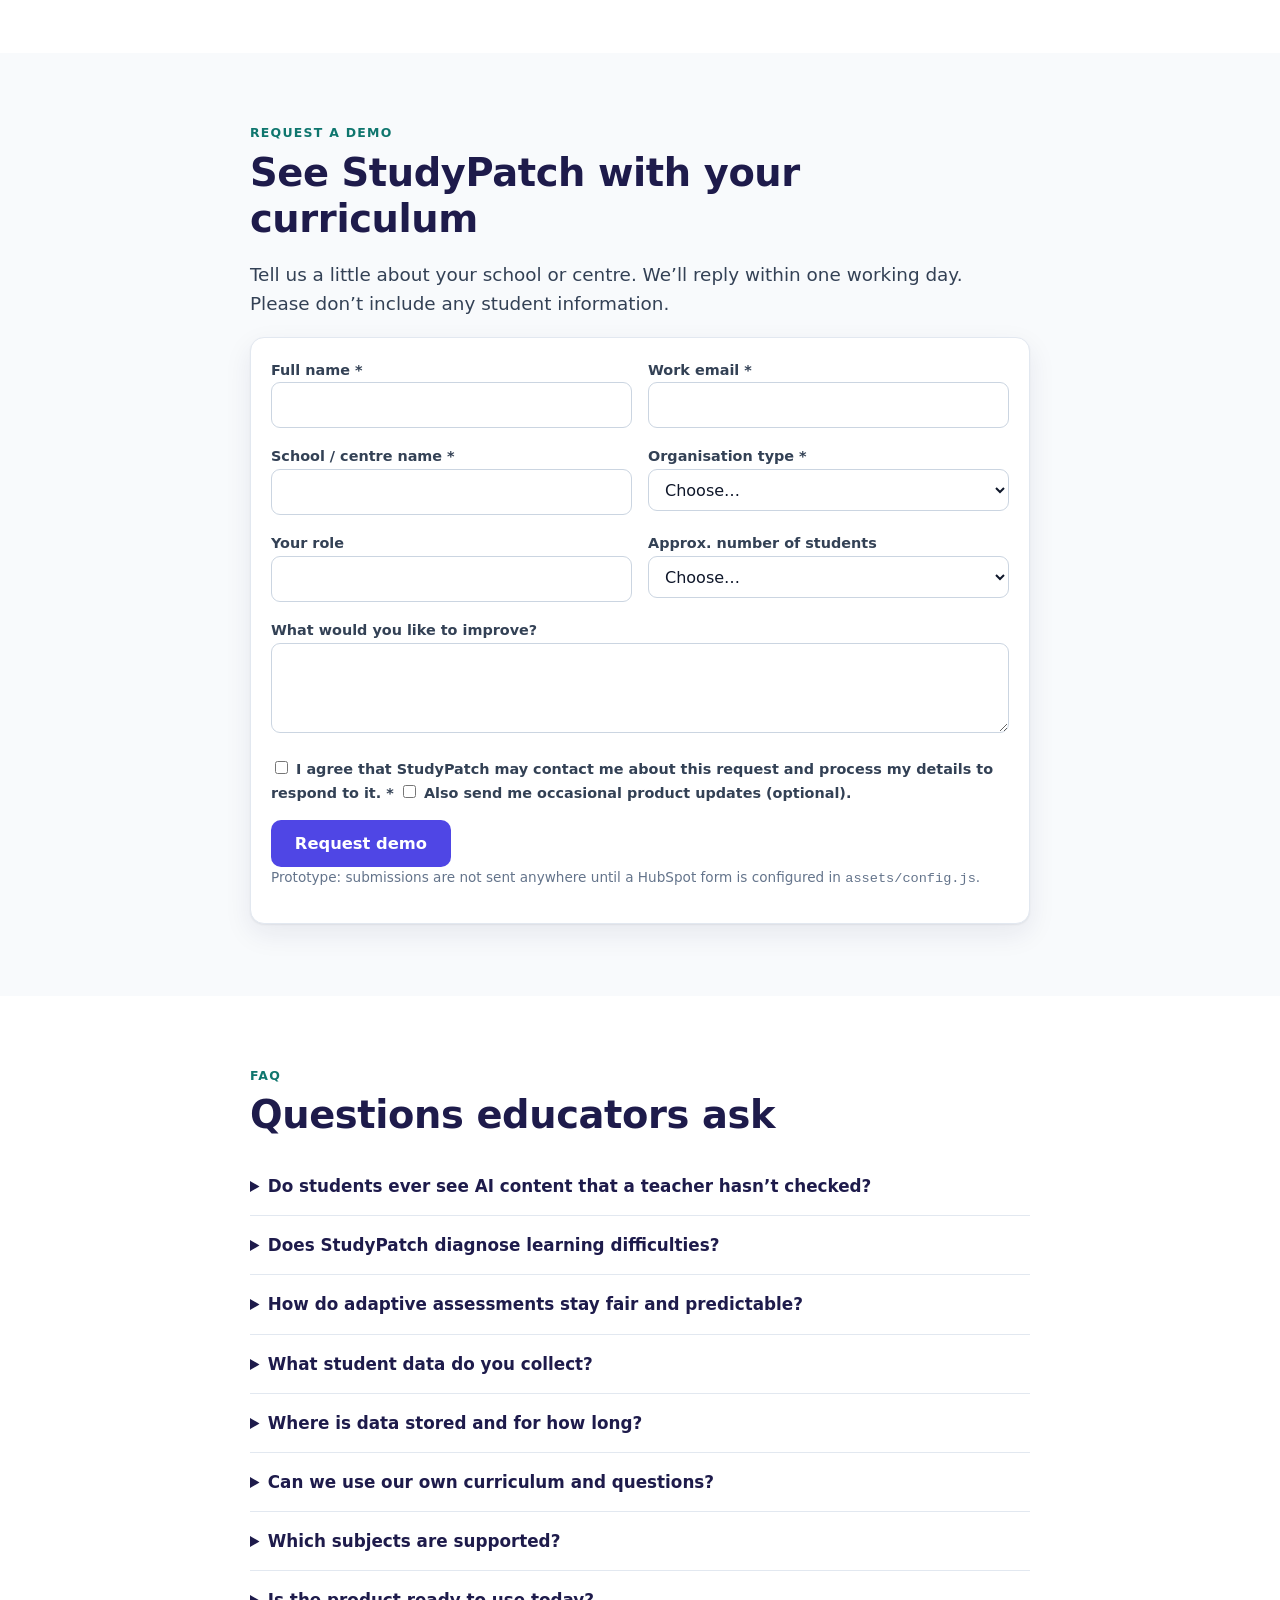
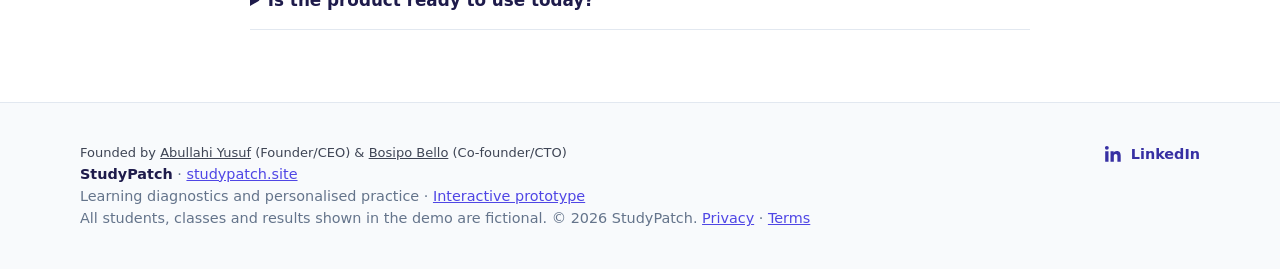
==== commit d50fd8da: "Glow-up: sourced problem stats, solution, comparison, AI, team, roadmap, motion, legal pages and shi" ====
--- a/index.html
+++ b/index.html
@@ -12,6 +12,16 @@
 <link rel="icon" href="data:image/svg+xml,%3Csvg xmlns='http://www.w3.org/2000/svg' viewBox='0 0 32 32'%3E%3Crect width='32' height='32' rx='9' fill='%234f46e5'/%3E%3Cpath d='M9 17.5l4.5 4.5L23 11' fill='none' stroke='%23fbbf24' stroke-width='3.2' stroke-linecap='round' stroke-linejoin='round'/%3E%3C/svg%3E">
 <link rel="stylesheet" href="assets/base.css">
 <link rel="stylesheet" href="assets/site.css">
+  <link rel="stylesheet" href="assets/glow.css">
+  <script src="assets/glow.js" defer></script>
+  <link rel="apple-touch-icon" href="/apple-touch-icon.png">
+  <link rel="manifest" href="/manifest.webmanifest">
+  <meta property="og:image" content="https://studypatch.site/og-image.png">
+  <meta property="og:image:width" content="1200">
+  <meta property="og:image:height" content="630">
+  <meta name="twitter:card" content="summary_large_image">
+  <meta name="twitter:image" content="https://studypatch.site/og-image.png">
+  <script type="application/ld+json" id="founders-ld">{"@context": "https://schema.org", "@type": "Organization", "name": "StudyPatch", "url": "https://studypatch.site", "email": "hello@studypatch.site", "logo": "https://studypatch.site/icon-512.png", "founder": [{"@type": "Person", "name": "Abullahi Yusuf", "jobTitle": "Founder/CEO"}, {"@type": "Person", "name": "Bosipo Bello", "jobTitle": "Co-founder/CTO"}]}</script>
 </head>
 <body>
 <a class="skip" href="#main">Skip to content</a>
@@ -19,7 +29,7 @@
   <a class="brand" href="#top"><svg width="32" height="32" viewBox="0 0 32 32" aria-hidden="true"><rect width="32" height="32" rx="9" fill="#4f46e5"/><path d="M9 17.5l4.5 4.5L23 11" fill="none" stroke="#fbbf24" stroke-width="3.2" stroke-linecap="round" stroke-linejoin="round"/></svg>StudyPatch</a>
   <button type="button" class="btn btn-ghost menu-btn" id="menuBtn" aria-expanded="false" aria-controls="mainnav">Menu</button>
   <nav id="mainnav" aria-label="Main">
-    <a href="#how">How it works</a><a href="#demo">Sample assessment</a><a href="#educators">Educators</a><a href="#usecases">Use cases</a><a href="#trust">Safeguards</a><a href="#team">Team</a><a href="#pricing">Pricing</a><a href="#faq">FAQ</a>
+    <a href="#problem">Problem</a><a href="#how">How it works</a><a href="#demo">Sample assessment</a><a href="#educators">Educators</a><a href="#usecases">Use cases</a><a href="#trust">Safeguards</a><a href="#team">Team</a><a href="#pricing">Pricing</a><a href="#roadmap">Roadmap</a><a href="#faq">FAQ</a>
     <a class="btn btn-secondary btn-sm" href="app/index.html">Open prototype</a><a class="btn btn-primary btn-sm" href="#request">Request a demo</a>
   </nav>
 </div></header>
@@ -27,13 +37,14 @@
 <main id="main">
 <section class="hero" id="top"><div class="wrap">
   <div>
-    <div class="eyebrow">Learning diagnostics &amp; personalised practice</div>
+    <!-- gx:pill --><a class="gx gx-pill" href="#request"><i class="gx-live" aria-hidden="true"></i> Early access open · pilots now →</a><!-- /gx:pill -->
+<div class="eyebrow">Learning diagnostics &amp; personalised practice</div>
     <h1>Find the exact gap. <mark>Patch it</mark> with practice you’ve approved.</h1>
     <p class="lead">StudyPatch turns short adaptive assessments into clear skill-level insight, then drafts targeted practice for each learning gap. Teachers review, edit and approve everything before a student sees it.</p>
     <div class="cta"><a class="btn btn-primary btn-lg" href="app/index.html">Try the interactive prototype</a><a class="btn btn-secondary btn-lg" href="#request">Request a demo</a></div>
     <p class="note">The prototype uses fictional students and data only. No sign-up needed.</p>
   </div>
-  <div class="mock" aria-label="Illustration of the class heat map and an AI-generated practice draft">
+  <div class="mock gx-float" aria-label="Illustration of the class heat map and an AI-generated practice draft">
     <div class="bar"><i></i><i></i><i></i></div>
     <table><thead><tr><th></th><th>FRC</th><th>FOP</th><th>INT</th><th>OOP</th><th>EQN</th></tr></thead><tbody>
       <tr><td>Ines P.</td><td><span class="s1">●</span></td><td><span class="s3">○</span></td><td><span class="s3">○</span></td><td><span class="s1">●</span></td><td><span class="s2">◐</span></td></tr>
@@ -44,6 +55,9 @@
   </div>
 </div></section>
 
+<!-- gx:top --><section class="gx gx-marquee" aria-label="Built for"><p class="gx-eyebrow">Built for the people who teach</p><div class="gx-marquee-mask"><ul class="gx-track"><li>Maths departments</li><li>Primary teachers</li><li>Tutoring centres</li><li>Heads of year</li><li>Intervention leads</li><li>SENCOs</li><li>Academy trusts</li><li>Districts</li><li>Catch-up programmes</li><li>Homework clubs</li><li>Cover teachers</li><li>Families</li><li aria-hidden="true">Maths departments</li><li aria-hidden="true">Primary teachers</li><li aria-hidden="true">Tutoring centres</li><li aria-hidden="true">Heads of year</li><li aria-hidden="true">Intervention leads</li><li aria-hidden="true">SENCOs</li><li aria-hidden="true">Academy trusts</li><li aria-hidden="true">Districts</li><li aria-hidden="true">Catch-up programmes</li><li aria-hidden="true">Homework clubs</li><li aria-hidden="true">Cover teachers</li><li aria-hidden="true">Families</li></ul></div></section>
+<section id="problem" class="gx gx-section"><div class="gx-wrap"><div><p class="gx-eyebrow">The problem</p><h2 class="gx-h2">Gaps form quietly — and teachers have no spare hours to find them.</h2><p class="gx-intro">A wrong answer usually has a specific reason behind it. Finding that reason for thirty students, every week, by hand, is the work that never fits in the day.</p></div><div class="gx-grid gx-g3"><figure class="gx-card gx-reveal gx-lift gx-spot" style="margin:0;--d:0ms"><div class="gx-stat-v"><b style="font-weight:inherit" data-count="26" data-dec="0">26</b><span>%</span></div><figcaption><p>of US eighth-graders scored at or above NAEP Proficient in mathematics in 2022.</p><a class="gx-src" href="https://www.nationsreportcard.gov/mathematics/nation/achievement" target="_blank" rel="noopener noreferrer">Source: The Nation’s Report Card (NCES), 2022 mathematics ↗</a></figcaption></figure><figure class="gx-card gx-reveal gx-lift gx-spot" style="margin:0;--d:120ms"><div class="gx-stat-v"><b style="font-weight:inherit" data-count="53" data-dec="0">53</b><span> hrs</span></div><figcaption><p>a week is how long US teachers report working on average — about 15 of them outside their contract.</p><a class="gx-src" href="https://www.kea.org/kea-news-volume-60-issue-4-june-2024-article-2/" target="_blank" rel="noopener noreferrer">Source: RAND State of the American Teacher 2024, via KEA ↗</a></figcaption></figure><figure class="gx-card gx-reveal gx-lift gx-spot" style="margin:0;--d:240ms"><div class="gx-stat-v"><b style="font-weight:inherit" data-count="87" data-dec="0">87</b><span>%</span></div><figcaption><p>of 96 randomised tutoring evaluations improved learning outcomes — targeted practice works when it reaches the right gap.</p><a class="gx-src" href="https://www.povertyactionlab.org/node/7800919" target="_blank" rel="noopener noreferrer">Source: J-PAL evidence review: Tutoring to accelerate learning ↗</a></figcaption></figure></div><p class="gx-small">Published figures from third-party sources, linked above. They describe the size of the challenge, not StudyPatch results.</p></div></section>
+<section id="solution" class="gx gx-section gx-tint"><div class="gx-wrap"><div><p class="gx-eyebrow">What we solve</p><h2 class="gx-h2">From a pile of marking to a clear plan for every gap.</h2></div><div class="gx-grid gx-g2"><div class="gx-card gx-reveal"><p class="gx-eyebrow" style="color:var(--gx-subtle)">Today</p><ul class="gx-list"><li><span class="gx-ic no" aria-label="No">✕</span><span style="color:var(--gx-muted)">Wrong answers are marked wrong — the reasoning behind them is lost.</span></li><li><span class="gx-ic no" aria-label="No">✕</span><span style="color:var(--gx-muted)">Gap analysis lives in spreadsheets, built after hours.</span></li><li><span class="gx-ic no" aria-label="No">✕</span><span style="color:var(--gx-muted)">Every student gets the same worksheet, whatever they missed.</span></li><li><span class="gx-ic no" aria-label="No">✕</span><span style="color:var(--gx-muted)">Intervention groups are chosen from a hunch and a mark book.</span></li><li><span class="gx-ic no" aria-label="No">✕</span><span style="color:var(--gx-muted)">Progress is a single score with no evidence behind it.</span></li></ul></div><div class="gx-card gx-with gx-reveal gx-spot" style="--d:120ms"><p class="gx-eyebrow">With StudyPatch</p><ul class="gx-list"><li><span class="gx-ic ok" aria-label="Yes">✓</span><span>Each wrong option maps to the misconception it suggests.</span></li><li><span class="gx-ic ok" aria-label="Yes">✓</span><span>A class heat map and plain-language summary in minutes.</span></li><li><span class="gx-ic ok" aria-label="Yes">✓</span><span>Practice drafted for each gap — approved by you before it is assigned.</span></li><li><span class="gx-ic ok" aria-label="Yes">✓</span><span>Groups formed from skill-level evidence, not averages.</span></li><li><span class="gx-ic ok" aria-label="Yes">✓</span><span>Mastery tracked over time with evidence counts shown.</span></li></ul></div></div></div></section><!-- /gx:top -->
 <section id="how"><div class="wrap">
   <div class="eyebrow">How it works</div><h2 class="big">From a ten-minute check to targeted practice</h2>
   <div class="steps">
@@ -100,6 +114,8 @@
   </div>
 </div></section>
 
+<!-- gx:mid --><section id="compare" class="gx gx-section"><div class="gx-wrap"><div><p class="gx-eyebrow">Why StudyPatch</p><h2 class="gx-h2">How it compares with the tools schools use today</h2><p class="gx-intro">StudyPatch works alongside your curriculum and learning platform — it adds the diagnosis and the approved, targeted practice.</p></div><div class="gx-table-wrap gx-reveal"><table class="gx-table"><thead><tr><th><span style="position:absolute;width:1px;height:1px;overflow:hidden;clip:rect(0 0 0 0)">Capability</span></th><th>Paper &amp; spreadsheets</th><th>Generic quiz apps</th><th>Adaptive platforms</th><th class="gx-us">StudyPatch</th></tr></thead><tbody><tr><th scope="row">Shows the misconception behind an answer</th><td><span class="gx-cell"><span class="gx-ic no" aria-label="No">✕</span> Teacher’s memory</span></td><td><span class="gx-cell"><span class="gx-ic no" aria-label="No">✕</span> Right or wrong</span></td><td><span class="gx-cell"><span class="gx-ic part" aria-label="Partly">–</span> Sometimes</span></td><td class="gx-us"><span class="gx-cell"><span class="gx-ic ok" aria-label="Yes">✓</span> Mapped per option</span></td></tr><tr><th scope="row">Teacher approves every AI item</th><td><span class="gx-cell"><span class="gx-ic ok" aria-label="Yes">✓</span> No AI</span></td><td><span class="gx-cell"><span class="gx-ic no" aria-label="No">✕</span> —</span></td><td><span class="gx-cell"><span class="gx-ic no" aria-label="No">✕</span> Auto-assigned</span></td><td class="gx-us"><span class="gx-cell"><span class="gx-ic ok" aria-label="Yes">✓</span> Review gate, can’t be switched off</span></td></tr><tr><th scope="row">Practice targeted to each gap</th><td><span class="gx-cell"><span class="gx-ic part" aria-label="Partly">–</span> By hand</span></td><td><span class="gx-cell"><span class="gx-ic no" aria-label="No">✕</span> Same quiz for all</span></td><td><span class="gx-cell"><span class="gx-ic ok" aria-label="Yes">✓</span> Algorithm decides</span></td><td class="gx-us"><span class="gx-cell"><span class="gx-ic ok" aria-label="Yes">✓</span> Drafted, then approved</span></td></tr><tr><th scope="row">Uses your own curriculum</th><td><span class="gx-cell"><span class="gx-ic ok" aria-label="Yes">✓</span> Yes</span></td><td><span class="gx-cell"><span class="gx-ic part" aria-label="Partly">–</span> Question banks</span></td><td><span class="gx-cell"><span class="gx-ic no" aria-label="No">✕</span> Fixed content</span></td><td class="gx-us"><span class="gx-cell"><span class="gx-ic ok" aria-label="Yes">✓</span> Editable skill map</span></td></tr><tr><th scope="row">Minimal student data</th><td><span class="gx-cell"><span class="gx-ic ok" aria-label="Yes">✓</span> Paper</span></td><td><span class="gx-cell"><span class="gx-ic part" aria-label="Partly">–</span> Varies</span></td><td><span class="gx-cell"><span class="gx-ic part" aria-label="Partly">–</span> Varies</span></td><td class="gx-us"><span class="gx-cell"><span class="gx-ic ok" aria-label="Yes">✓</span> Pseudonymous IDs only</span></td></tr><tr><th scope="row">Labels students’ ability</th><td><span class="gx-cell"><span class="gx-ic no" aria-label="No">✕</span> —</span></td><td><span class="gx-cell"><span class="gx-ic part" aria-label="Partly">–</span> Scores</span></td><td><span class="gx-cell"><span class="gx-ic part" aria-label="Partly">–</span> Levels</span></td><td class="gx-us"><span class="gx-cell"><span class="gx-ic no" aria-label="No">✕</span> By design — evidence about skills only</span></td></tr></tbody></table></div></div></section>
+<section id="ai" class="gx gx-section gx-tint"><div class="gx-wrap gx-split gx-even"><div><div><p class="gx-eyebrow">AI, used carefully</p><h2 class="gx-h2">Answers from your own class data, not guesses.</h2><p class="gx-intro">StudyPatch’s assistant summarises what your class got wrong and why. Every draft is labelled and waits for a teacher.</p></div><ul class="gx-list"><li class="gx-card gx-reveal gx-lift" style="padding:14px 16px;--d:0ms"><span class="gx-ic ok" aria-label="Yes">✓</span><span>Summarise the most common misconceptions in a class</span></li><li class="gx-card gx-reveal gx-lift" style="padding:14px 16px;--d:60ms"><span class="gx-ic ok" aria-label="Yes">✓</span><span>Draft practice, hints and worked examples for a gap</span></li><li class="gx-card gx-reveal gx-lift" style="padding:14px 16px;--d:120ms"><span class="gx-ic ok" aria-label="Yes">✓</span><span>Suggest small groups from skill-level evidence</span></li><li class="gx-card gx-reveal gx-lift" style="padding:14px 16px;--d:180ms"><span class="gx-ic ok" aria-label="Yes">✓</span><span>Show the responses each summary was built from</span></li><li class="gx-card gx-reveal gx-lift" style="padding:14px 16px;--d:240ms"><span class="gx-ic no" aria-label="No">✕</span><span>Assign anything a teacher hasn’t approved</span></li><li class="gx-card gx-reveal gx-lift" style="padding:14px 16px;--d:300ms"><span class="gx-ic no" aria-label="No">✕</span><span>Diagnose learning difficulties or label ability</span></li></ul></div><div class="gx-card gx-chat gx-reveal" style="--d:120ms"><div style="display:flex;flex-wrap:wrap;gap:8px;align-items:center;font-weight:600">Teacher intelligence assistant <span class="gx-badge">Sample data</span></div><p class="gx-bubble-q">What did 7B struggle with this week?</p><div class="gx-bubble-a">Most errors in 7B were on adding fractions with unlike denominators: 11 students added numerators and denominators across. A draft practice set for that gap is waiting in your review queue.<em>From this week’s assessment responses</em></div><p class="gx-bubble-q">Does Mateo have dyscalculia?</p><div class="gx-bubble-a" style="color:var(--gx-muted)">I can’t make that kind of judgement. I can show which skills Mateo has shown evidence for, so you can raise concerns through your school’s usual process.</div><a class="gx-btn" style="margin-top:22px" href="app/index.html">Try it in the live demo →</a></div></div></section><!-- /gx:mid -->
 <section class="trust" id="trust"><div class="wrap">
   <div class="eyebrow">Educational safeguards &amp; data protection</div><h2 class="big">AI that assists, and people who decide</h2>
   <div class="grid3">
@@ -113,14 +129,7 @@
   <p class="note" style="color:#c7d2fe;margin-top:1.5rem">Compliance requirements (FERPA, COPPA, UK/EU GDPR and local rules) vary by customer. Design notes are in the documentation and are not legal advice.</p>
 </div></section>
 
-<section class="alt" id="team"><div class="wrap">
-  <div class="eyebrow">Our team</div><h2 class="big">The people behind StudyPatch</h2>
-  <div class="team">
-    <article class="card person"><div class="avatar" aria-hidden="true">AY</div><h3>Abullahi Yusuf</h3><p class="role">Founder &amp; CEO</p></article>
-    <article class="card person"><div class="avatar teal" aria-hidden="true">BB</div><h3>Bosipo Bello</h3><p class="role">Co-Founder &amp; CTO</p></article>
-  </div>
-</div></section>
-
+<!-- gx:team --><section id="team" class="gx gx-section gx-tint"><div class="gx-wrap"><div><p class="gx-eyebrow">Team</p><h2 class="gx-h2">The people building StudyPatch</h2><p class="gx-intro">Founded by Abullahi Yusuf (Founder/CEO) and Bosipo Bello (Co-founder/CTO), and built together with the teams who will use it.</p></div><div style="margin-top:44px"><div class="gx gx-grid gx-g2" style="margin-top:0"><article class="gx-card gx-reveal gx-lift gx-spot" style="--d:0ms"><div class="gx-person"><div class="gx-avatar" aria-hidden="true"><b>AY</b></div><div style="min-width:0"><p class="gx-role">Founder/CEO</p><h3>Abullahi Yusuf</h3><p>Abullahi founded StudyPatch so teachers can see the exact gap behind a wrong answer — and leads product, schools and every pilot.</p><ul class="gx-tags" aria-label="Focus areas"><li>Product</li><li>Schools</li><li>Pilots</li></ul></div></div></article><article class="gx-card gx-reveal gx-lift gx-spot" style="--d:120ms"><div class="gx-person"><div class="gx-avatar" aria-hidden="true"><b>BB</b></div><div style="min-width:0"><p class="gx-role">Co-founder/CTO</p><h3>Bosipo Bello</h3><p>Bosipo co-founded StudyPatch and leads its technology — from adaptive assessment and misconception mapping to the secure cloud platform behind it.</p><ul class="gx-tags" aria-label="Focus areas"><li>Assessment engine</li><li>AI safety</li><li>Cloud platform</li></ul></div></div></article></div></div></div></section><!-- /gx:team -->
 <section id="pricing"><div class="wrap">
   <div class="eyebrow">Pricing</div><h2 class="big">Simple plans that scale with learners</h2>
   <div class="pricing">
@@ -131,6 +140,7 @@
   <p class="note">Illustrative pricing for this prototype. Final pricing is confirmed at demo.</p>
 </div></section>
 
+<!-- gx:road --><section id="roadmap" class="gx gx-section"><div class="gx-wrap"><div><p class="gx-eyebrow">Roadmap</p><h2 class="gx-h2">Where StudyPatch is going</h2><p class="gx-intro">Built with early-access customers. The order below is our plan and may change based on what pilots teach us.</p></div><ol class="gx-grid gx-g4" style="list-style:none;padding:0"><li class="gx-card gx-reveal gx-lift gx-now" style="--d:0ms"><div class="gx-stage"><span><i class="gx-live" aria-hidden="true"></i>Now</span></div><h3>Prototype &amp; early access</h3><ul class="gx-list" style="font-size:14px"><li><span class="gx-ic ok" aria-label="Yes">✓</span><span style="color:var(--gx-muted)">Interactive prototype on fictional classes</span></li><li><span class="gx-ic ok" aria-label="Yes">✓</span><span style="color:var(--gx-muted)">Misconception mapping and heat maps</span></li><li><span class="gx-ic ok" aria-label="Yes">✓</span><span style="color:var(--gx-muted)">Teacher review gate and audit log</span></li><li><span class="gx-ic ok" aria-label="Yes">✓</span><span style="color:var(--gx-muted)">Demo requests open</span></li></ul></li><li class="gx-card gx-reveal gx-lift" style="--d:100ms"><div class="gx-stage"><span>Next</span></div><h3>Pilot with one school</h3><ul class="gx-list" style="font-size:14px"><li><span class="gx-ic part" aria-label="Partly">–</span><span style="color:var(--gx-muted)">Import your classes and skill map</span></li><li><span class="gx-ic part" aria-label="Partly">–</span><span style="color:var(--gx-muted)">SSO for teachers and students</span></li><li><span class="gx-ic part" aria-label="Partly">–</span><span style="color:var(--gx-muted)">Practice drafting with Amazon Bedrock</span></li></ul></li><li class="gx-card gx-reveal gx-lift" style="--d:200ms"><div class="gx-stage"><span>Then</span></div><h3>General availability</h3><ul class="gx-list" style="font-size:14px"><li><span class="gx-ic part" aria-label="Partly">–</span><span style="color:var(--gx-muted)">Multiple schools and suppressed network views</span></li><li><span class="gx-ic part" aria-label="Partly">–</span><span style="color:var(--gx-muted)">Family progress reports</span></li><li><span class="gx-ic part" aria-label="Partly">–</span><span style="color:var(--gx-muted)">Regional data residency</span></li></ul></li><li class="gx-card gx-reveal gx-lift" style="--d:300ms"><div class="gx-stage"><span>Later</span></div><h3>Exploring with pilots</h3><ul class="gx-list" style="font-size:14px"><li><span class="gx-ic part" aria-label="Partly">–</span><span style="color:var(--gx-muted)">Subjects beyond mathematics</span></li><li><span class="gx-ic part" aria-label="Partly">–</span><span style="color:var(--gx-muted)">Learning-platform integrations</span></li><li><span class="gx-ic part" aria-label="Partly">–</span><span style="color:var(--gx-muted)">Offline assessment capture</span></li></ul></li></ol></div></section><!-- /gx:road -->
 <section class="alt" id="request"><div class="wrap" style="max-width:820px">
   <div class="eyebrow">Request a demo</div><h2 class="big">See StudyPatch with your curriculum</h2>
   <p class="lead">Tell us a little about your school or centre. We’ll reply within one working day. Please don’t include any student information.</p>
@@ -168,7 +178,8 @@
 </main>
 
 <footer><div class="wrap foot">
-  <div><strong style="color:var(--indigo-950)">StudyPatch</strong> · <a href="https://studypatch.site/">studypatch.site</a><br>Learning diagnostics and personalised practice · <a href="app/index.html">Interactive prototype</a><br>All students, classes and results shown in the demo are fictional. © 2026 StudyPatch.</div>
+  <div>
+<!-- gx:credit --><p class="gx" style="margin:0;font-size:13px;opacity:.8">Founded by <a href="#team" style="color:inherit">Abullahi Yusuf</a> (Founder/CEO) &amp; <a href="#team" style="color:inherit">Bosipo Bello</a> (Co-founder/CTO)</p><!-- /gx:credit --><strong style="color:var(--indigo-950)">StudyPatch</strong> · <a href="https://studypatch.site/">studypatch.site</a><br>Learning diagnostics and personalised practice · <a href="app/index.html">Interactive prototype</a><br>All students, classes and results shown in the demo are fictional. © 2026 StudyPatch. <a href="privacy.html">Privacy</a> · <a href="terms.html">Terms</a></div>
   <a class="social" href="https://www.linkedin.com/company/studypatch/" target="_blank" rel="noopener noreferrer" aria-label="StudyPatch on LinkedIn (opens in a new tab)"><svg width="22" height="22" viewBox="0 0 24 24" aria-hidden="true"><path fill="currentColor" d="M20.4 20.5h-3.6v-5.6c0-1.3 0-3-1.8-3s-2.1 1.4-2.1 2.9v5.7H9.3V9h3.4v1.6c.5-.9 1.6-1.8 3.4-1.8 3.6 0 4.3 2.4 4.3 5.5v6.2zM5.3 7.4a2.1 2.1 0 110-4.200 2.1 2.1 0 010 4.200zM7.100 20.500H3.500V9h3.600v11.500z"/></svg> LinkedIn</a>
 </div></footer>
 
--- a/assets/glow.css
+++ b/assets/glow.css
@@ -0,0 +1,128 @@
+/* Glow kit — shared marketing sections and motion. Themed by the --gx-* variables below. */
+:root {
+  --gx-accent: #2563eb; --gx-accent-2: #f59e0b; --gx-ink: #0f172a; --gx-muted: #475569; --gx-subtle: #64748b;
+  --gx-bg: #ffffff; --gx-tint: #f8fafc; --gx-card: #ffffff; --gx-line: rgba(15, 23, 42, 0.1);
+  --gx-dark: #0b1220; --gx-dark-ink: #e2e8f0; --gx-ok: #16a34a; --gx-no: #dc2626; --gx-part: #d97706;
+  --gx-radius: 16px; --gx-display: inherit;
+}
+.gx { color: var(--gx-ink); }
+.gx *, .gx *::before, .gx *::after { box-sizing: border-box; }
+.gx-section { padding: 88px 0; background: var(--gx-bg); border-top: 1px solid var(--gx-line); }
+.gx-section.gx-tint { background: var(--gx-tint); }
+.gx-section.gx-dark { background: var(--gx-dark); color: var(--gx-dark-ink); }
+.gx-wrap { width: 100%; max-width: 1180px; margin: 0 auto; padding: 0 20px; }
+.gx-eyebrow { font: 600 12px/1.2 ui-monospace, SFMono-Regular, Menlo, monospace; letter-spacing: .14em; text-transform: uppercase; color: var(--gx-accent); margin: 0 0 12px; }
+.gx-dark .gx-eyebrow { color: var(--gx-accent-2); }
+.gx-h2 { font-family: var(--gx-display); font-size: clamp(28px, 4vw, 42px); line-height: 1.12; letter-spacing: -0.02em; margin: 0; max-width: 760px; color: inherit; }
+.gx-intro { margin: 14px 0 0; max-width: 680px; font-size: 18px; line-height: 1.6; color: var(--gx-muted); }
+.gx-dark .gx-intro { color: color-mix(in srgb, var(--gx-dark-ink) 75%, transparent); }
+.gx-center { text-align: center; margin-left: auto; margin-right: auto; }
+.gx-grid { display: grid; gap: 18px; grid-template-columns: minmax(0, 1fr); margin-top: 44px; }
+@media (min-width: 760px) { .gx-g2 { grid-template-columns: repeat(2, minmax(0, 1fr)); } .gx-g3 { grid-template-columns: repeat(3, minmax(0, 1fr)); } .gx-g4, .gx-g5 { grid-template-columns: repeat(2, minmax(0, 1fr)); } }
+@media (min-width: 1100px) { .gx-g4 { grid-template-columns: repeat(4, minmax(0, 1fr)); } .gx-g5 { grid-template-columns: repeat(5, minmax(0, 1fr)); } }
+.gx-card { min-width: 0; background: var(--gx-card); border: 1px solid var(--gx-line); border-radius: var(--gx-radius); padding: 24px; }
+.gx-dark .gx-card { background: rgba(255,255,255,.04); border-color: rgba(255,255,255,.1); }
+.gx-card h3 { margin: 10px 0 0; font-family: var(--gx-display); font-size: 20px; line-height: 1.25; color: inherit; }
+.gx-card p { margin: 8px 0 0; color: var(--gx-muted); font-size: 15px; line-height: 1.6; }
+.gx-dark .gx-card p { color: color-mix(in srgb, var(--gx-dark-ink) 70%, transparent); }
+.gx-num { font: 600 12px ui-monospace, Menlo, monospace; color: var(--gx-accent); }
+.gx-small { font-size: 13px; color: var(--gx-subtle); margin-top: 18px; }
+.gx-link { color: var(--gx-accent); font-weight: 600; text-decoration: none; display: inline-flex; gap: 6px; align-items: center; margin-top: 22px; }
+.gx-link:hover { text-decoration: underline; }
+.gx-btn { display: inline-flex; align-items: center; justify-content: center; gap: 8px; padding: 12px 20px; border-radius: 10px; background: var(--gx-accent); color: #fff; font-weight: 600; text-decoration: none; border: 0; cursor: pointer; }
+.gx-btn:hover { filter: brightness(1.08); }
+.gx-btn.gx-ghost { background: transparent; color: var(--gx-ink); border: 1px solid var(--gx-line); }
+/* stats */
+.gx-stat-v { font-family: var(--gx-display); font-size: clamp(40px, 6vw, 56px); line-height: 1; letter-spacing: -0.03em; font-variant-numeric: tabular-nums; }
+.gx-stat-v small { font-size: .45em; color: var(--gx-subtle); }
+.gx-stat-v span { color: var(--gx-accent); }
+.gx-src { display: inline-block; margin-top: 14px; font-size: 12px; color: var(--gx-subtle); text-decoration: none; }
+.gx-src:hover { color: var(--gx-accent); text-decoration: underline; }
+/* lists */
+.gx-list { list-style: none; padding: 0; margin: 18px 0 0; display: grid; gap: 12px; }
+.gx-list li { display: flex; gap: 10px; align-items: flex-start; line-height: 1.5; }
+.gx-ic { flex: 0 0 auto; width: 20px; height: 20px; margin-top: 2px; border-radius: 999px; display: grid; place-items: center; font: 700 12px/1 system-ui, sans-serif; }
+.gx-ic.ok { background: color-mix(in srgb, var(--gx-ok) 15%, transparent); color: var(--gx-ok); }
+.gx-ic.no { background: color-mix(in srgb, var(--gx-no) 13%, transparent); color: var(--gx-no); }
+.gx-ic.part { background: color-mix(in srgb, var(--gx-part) 15%, transparent); color: var(--gx-part); }
+.gx-with { background: linear-gradient(135deg, var(--gx-dark), color-mix(in srgb, var(--gx-dark) 70%, var(--gx-accent))); color: var(--gx-dark-ink); border-color: transparent; }
+.gx-with .gx-eyebrow { color: var(--gx-accent-2); }
+/* compare */
+.gx-table-wrap { margin-top: 44px; overflow-x: auto; border: 1px solid var(--gx-line); border-radius: var(--gx-radius); background: var(--gx-card); }
+.gx-table { width: 100%; min-width: 760px; border-collapse: collapse; font-size: 14px; text-align: left; }
+.gx-table th, .gx-table td { padding: 14px 16px; border-bottom: 1px solid var(--gx-line); vertical-align: top; }
+.gx-table tr:last-child th, .gx-table tr:last-child td { border-bottom: 0; }
+.gx-table thead th { background: var(--gx-tint); color: var(--gx-muted); font-weight: 600; }
+.gx-table .gx-us { background: color-mix(in srgb, var(--gx-accent) 7%, transparent); color: var(--gx-ink); }
+.gx-table thead .gx-us { color: var(--gx-accent); }
+.gx-cell { display: flex; gap: 8px; color: var(--gx-muted); }
+.gx-us .gx-cell { color: var(--gx-ink); }
+/* chat mock */
+.gx-chat { position: relative; }
+.gx-bubble-q { margin: 16px 0 0 auto; width: fit-content; max-width: 85%; padding: 9px 13px; border-radius: 16px 16px 4px 16px; background: var(--gx-accent); color: #fff; font-size: 14px; }
+.gx-bubble-a { margin-top: 10px; max-width: 92%; padding: 12px 14px; border-radius: 16px 16px 16px 4px; border: 1px solid var(--gx-line); background: var(--gx-tint); font-size: 14px; line-height: 1.55; }
+.gx-bubble-a em { display: block; margin-top: 8px; font-style: normal; font: 12px ui-monospace, Menlo, monospace; color: var(--gx-subtle); }
+.gx-badge { display: inline-block; font: 600 10px ui-monospace, Menlo, monospace; letter-spacing: .1em; text-transform: uppercase; padding: 3px 8px; border-radius: 999px; border: 1px solid color-mix(in srgb, var(--gx-accent-2) 50%, transparent); color: var(--gx-accent-2); background: color-mix(in srgb, var(--gx-accent-2) 10%, transparent); }
+/* roadmap */
+.gx-stage { display: flex; justify-content: space-between; align-items: center; font: 600 12px ui-monospace, Menlo, monospace; letter-spacing: .12em; text-transform: uppercase; color: var(--gx-subtle); }
+.gx-now { border-color: color-mix(in srgb, var(--gx-accent) 60%, transparent); background: color-mix(in srgb, var(--gx-accent) 6%, var(--gx-card)); }
+.gx-now .gx-stage { color: var(--gx-accent); }
+.gx-stage span { display: inline-flex; gap: 8px; align-items: center; }
+/* people */
+.gx-person { display: flex; flex-direction: column; gap: 20px; }
+@media (min-width: 560px) { .gx-person { flex-direction: row; align-items: flex-start; } }
+.gx-avatar { position: relative; width: 88px; height: 88px; flex: 0 0 auto; display: grid; place-items: center; }
+.gx-avatar::before { content: ''; position: absolute; inset: 0; border-radius: 999px; background: conic-gradient(from 0deg, var(--gx-accent), var(--gx-accent-2), color-mix(in srgb, var(--gx-accent) 30%, #fff), var(--gx-accent)); animation: gx-spin 24s linear infinite; }
+.gx-avatar b { position: absolute; inset: 3px; border-radius: 999px; display: grid; place-items: center; background: var(--gx-card); font-family: var(--gx-display); font-size: 28px; font-weight: 600; color: var(--gx-ink); }
+.gx-role { font: 600 12px ui-monospace, Menlo, monospace; letter-spacing: .12em; text-transform: uppercase; color: var(--gx-accent); margin: 0; }
+.gx-person h3 { margin: 4px 0 0; font-size: 26px; }
+.gx-tags { display: flex; flex-wrap: wrap; gap: 8px; list-style: none; padding: 0; margin: 14px 0 0; }
+.gx-tags li { font-size: 12px; padding: 4px 10px; border-radius: 999px; border: 1px solid var(--gx-line); color: var(--gx-muted); }
+/* faq */
+.gx-faq { margin-top: 0; border: 1px solid var(--gx-line); border-radius: var(--gx-radius); background: var(--gx-card); }
+.gx-faq details { padding: 16px 20px; border-top: 1px solid var(--gx-line); }
+.gx-faq details:first-child { border-top: 0; }
+.gx-faq summary { cursor: pointer; list-style: none; display: flex; justify-content: space-between; gap: 16px; font-weight: 600; }
+.gx-faq summary::-webkit-details-marker { display: none; }
+.gx-faq summary::after { content: '+'; flex: 0 0 auto; width: 24px; height: 24px; border-radius: 999px; border: 1px solid var(--gx-line); display: grid; place-items: center; color: var(--gx-accent); transition: transform .3s; }
+.gx-faq details[open] summary::after { transform: rotate(45deg); }
+.gx-faq p { margin: 10px 0 0; color: var(--gx-muted); line-height: 1.6; font-size: 15px; }
+.gx-split { display: grid; gap: 36px; grid-template-columns: minmax(0, 1fr); }
+@media (min-width: 980px) { .gx-split { grid-template-columns: minmax(0, 1fr) minmax(0, 2fr); } .gx-split.gx-even { grid-template-columns: minmax(0, 1fr) minmax(0, 1.1fr); align-items: start; } .gx-split.gx-cta { grid-template-columns: minmax(0, 1.3fr) minmax(0, 1fr); align-items: center; } }
+/* marquee */
+.gx-marquee { overflow: hidden; padding: 22px 0; background: var(--gx-tint); border-top: 1px solid var(--gx-line); border-bottom: 1px solid var(--gx-line); }
+.gx-marquee p { text-align: center; }
+.gx-marquee-mask { -webkit-mask-image: linear-gradient(90deg, transparent, #000 10%, #000 90%, transparent); mask-image: linear-gradient(90deg, transparent, #000 10%, #000 90%, transparent); }
+.gx-track { display: flex; width: max-content; gap: 40px; list-style: none; margin: 0; padding: 0; animation: gx-marquee 44s linear infinite; }
+.gx-marquee:hover .gx-track { animation-play-state: paused; }
+.gx-track li { display: flex; align-items: center; gap: 40px; white-space: nowrap; font-family: var(--gx-display); font-size: 22px; font-style: italic; color: var(--gx-subtle); }
+.gx-track li::after { content: ''; width: 5px; height: 5px; border-radius: 999px; background: var(--gx-accent-2); opacity: .7; }
+/* pill + live dot */
+.gx-pill { display: inline-flex; align-items: center; gap: 8px; padding: 6px 12px; border-radius: 999px; border: 1px solid var(--gx-line); background: color-mix(in srgb, var(--gx-card) 80%, transparent); font-size: 13px; color: inherit; text-decoration: none; }
+.gx-live { position: relative; display: inline-flex; width: 8px; height: 8px; flex: 0 0 auto; border-radius: 999px; background: var(--gx-ok); }
+.gx-live::after { content: ''; position: absolute; inset: 0; border-radius: 999px; background: inherit; animation: gx-ping 1.8s cubic-bezier(0, 0, .2, 1) infinite; }
+.gx-word { display: inline-block; animation: gx-word-in .6s cubic-bezier(.22, 1, .36, 1) both; }
+.gx-shimmer { background: linear-gradient(90deg, var(--gx-accent), var(--gx-accent-2) 45%, var(--gx-accent) 60%) 0 0 / 200% 100%; -webkit-background-clip: text; background-clip: text; color: transparent; animation: gx-shimmer 6s linear infinite; }
+/* motion */
+.gx-reveal { opacity: 0; transform: translateY(18px); transition: opacity .7s cubic-bezier(.22, 1, .36, 1), transform .7s cubic-bezier(.22, 1, .36, 1); transition-delay: var(--d, 0ms); }
+.gx-reveal.gx-in { opacity: 1; transform: none; }
+.gx-lift { transition: transform .35s cubic-bezier(.22, 1, .36, 1), box-shadow .35s, border-color .35s; }
+.gx-lift:hover { transform: translateY(-4px); box-shadow: 0 18px 40px -22px rgba(15, 23, 42, .35); }
+.gx-spot { position: relative; isolation: isolate; }
+.gx-spot::before { content: ''; position: absolute; inset: 0; z-index: -1; border-radius: inherit; opacity: 0; transition: opacity .3s; background: radial-gradient(420px circle at var(--mx, 50%) var(--my, 50%), color-mix(in srgb, var(--gx-accent) 14%, transparent), transparent 45%); }
+.gx-spot:hover::before { opacity: 1; }
+.gx-float { animation: gx-float 6s ease-in-out infinite; }
+[id] { scroll-margin-top: 84px; }
+@keyframes gx-spin { to { transform: rotate(360deg); } }
+@keyframes gx-marquee { from { transform: translateX(0); } to { transform: translateX(-50%); } }
+@keyframes gx-ping { 0% { transform: scale(1); opacity: .7; } 100% { transform: scale(2.6); opacity: 0; } }
+@keyframes gx-word-in { from { opacity: 0; transform: translateY(.35em); filter: blur(4px); } to { opacity: 1; transform: none; filter: none; } }
+@keyframes gx-shimmer { from { background-position: 200% 0; } to { background-position: -200% 0; } }
+@keyframes gx-float { 0%, 100% { transform: translateY(0); } 50% { transform: translateY(-10px); } }
+@media (prefers-reduced-motion: reduce) {
+  .gx-reveal { opacity: 1; transform: none; transition: none; }
+  .gx-track, .gx-live::after, .gx-word, .gx-shimmer, .gx-avatar::before, .gx-float { animation: none !important; }
+  .gx-lift:hover { transform: none; }
+}
+
+:root{--gx-accent:#4f46e5;--gx-accent-2:#f59e0b;--gx-ink:#0f172a;--gx-muted:#334155;--gx-subtle:#64748b;--gx-tint:#f8fafc;--gx-line:#e2e8f0;--gx-dark:#1e1b4b;--gx-dark-ink:#e0e7ff}
